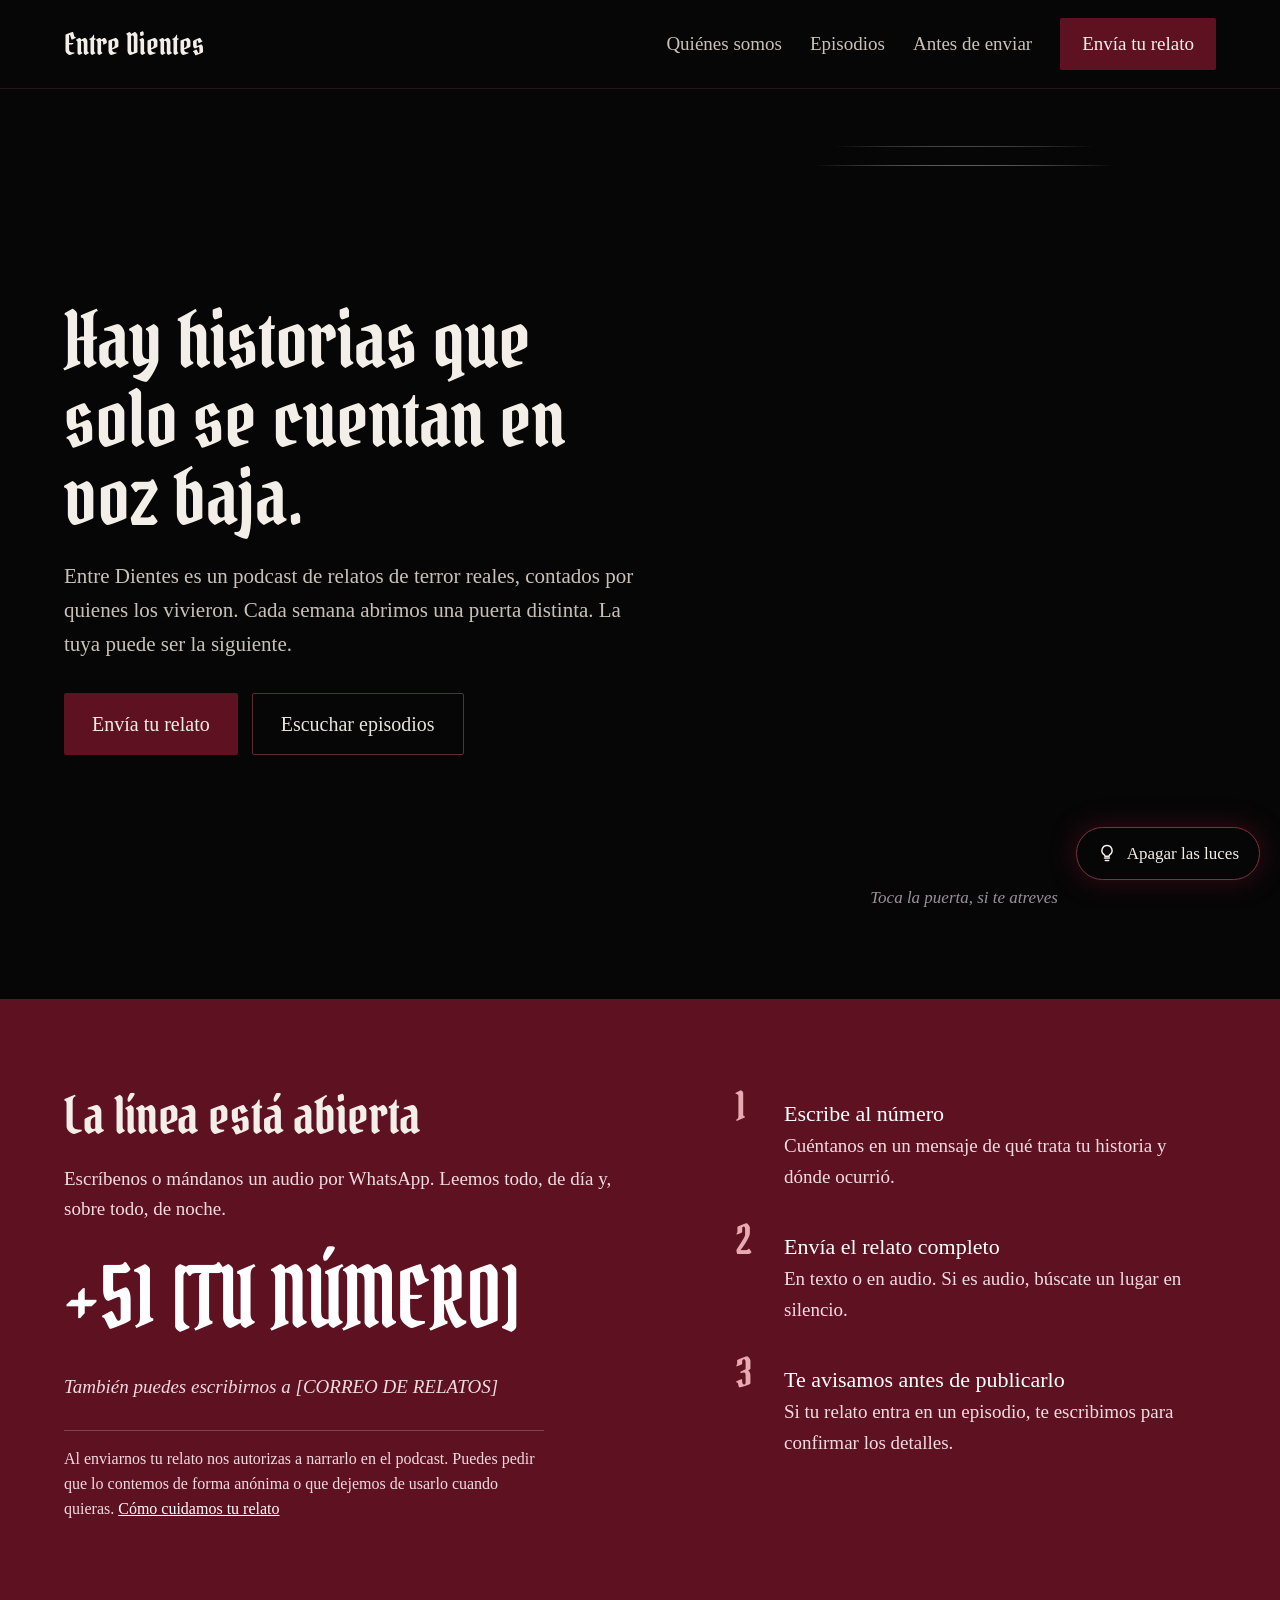
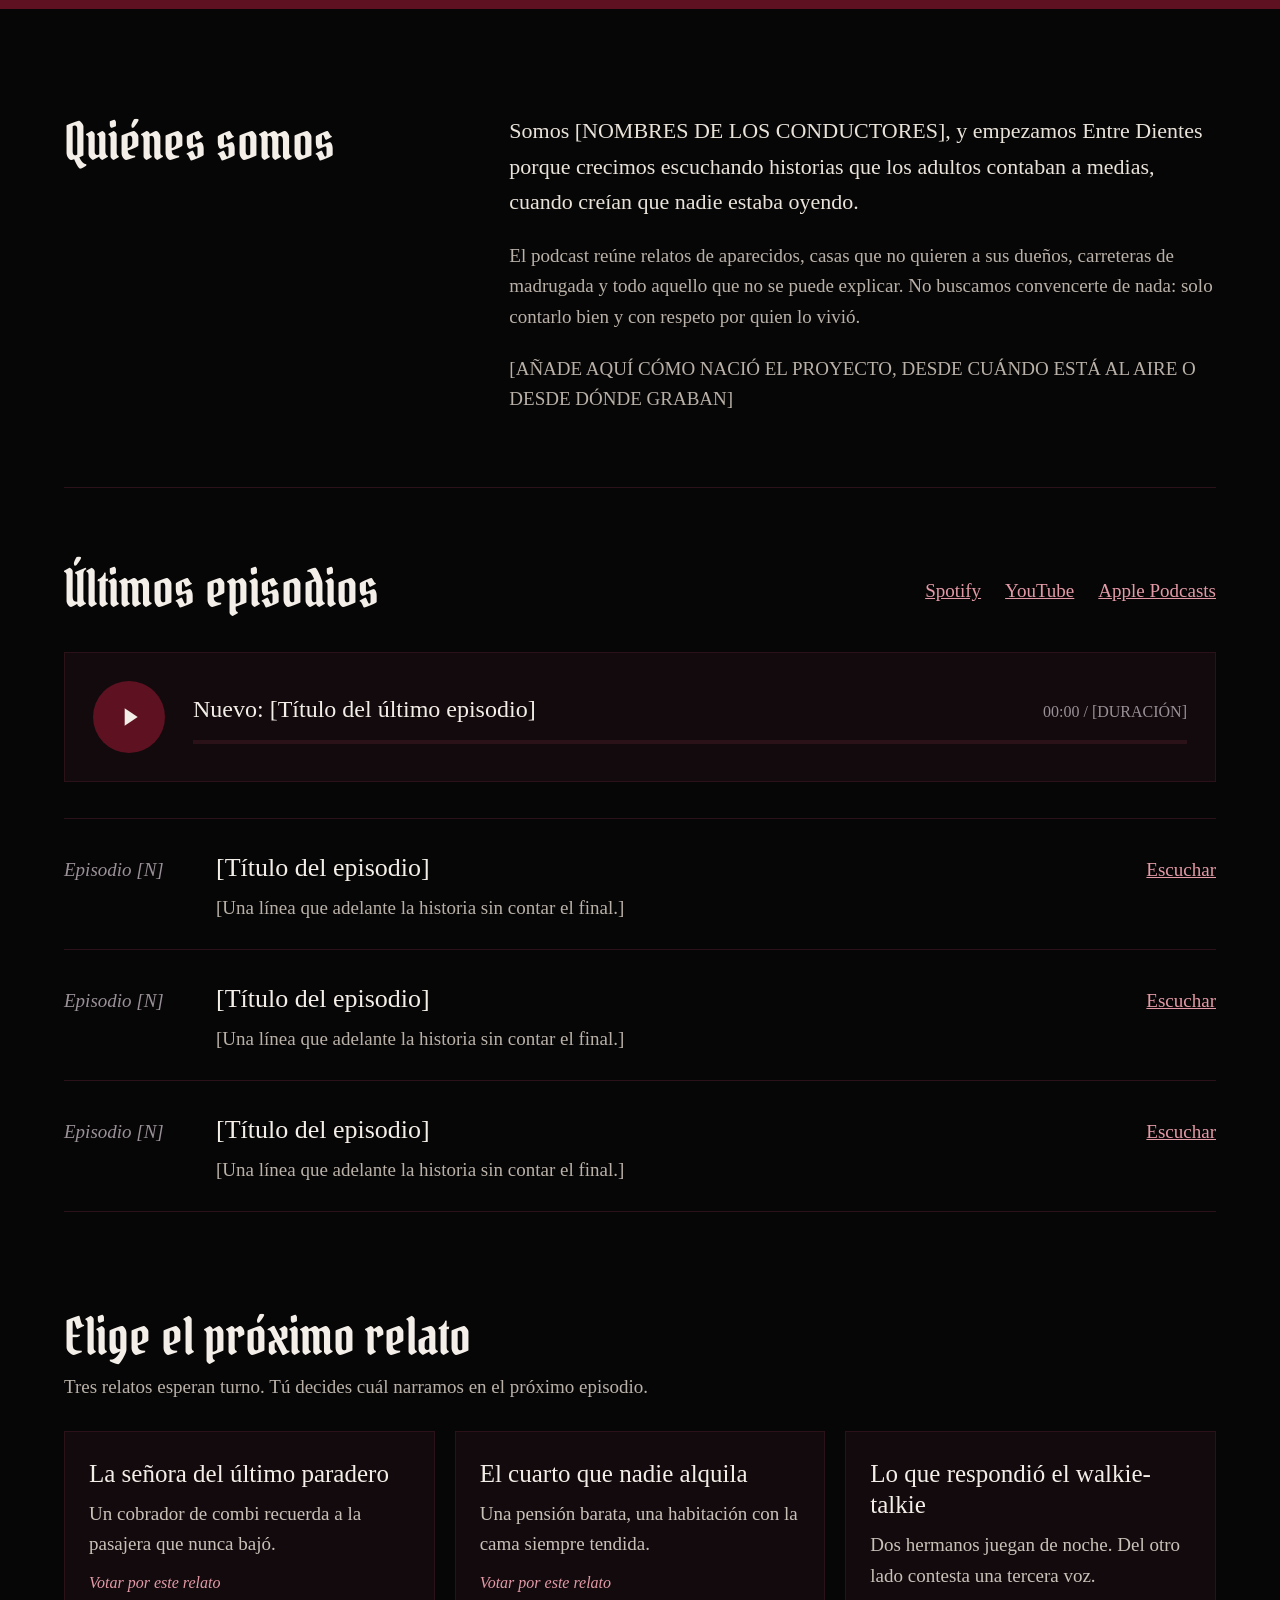
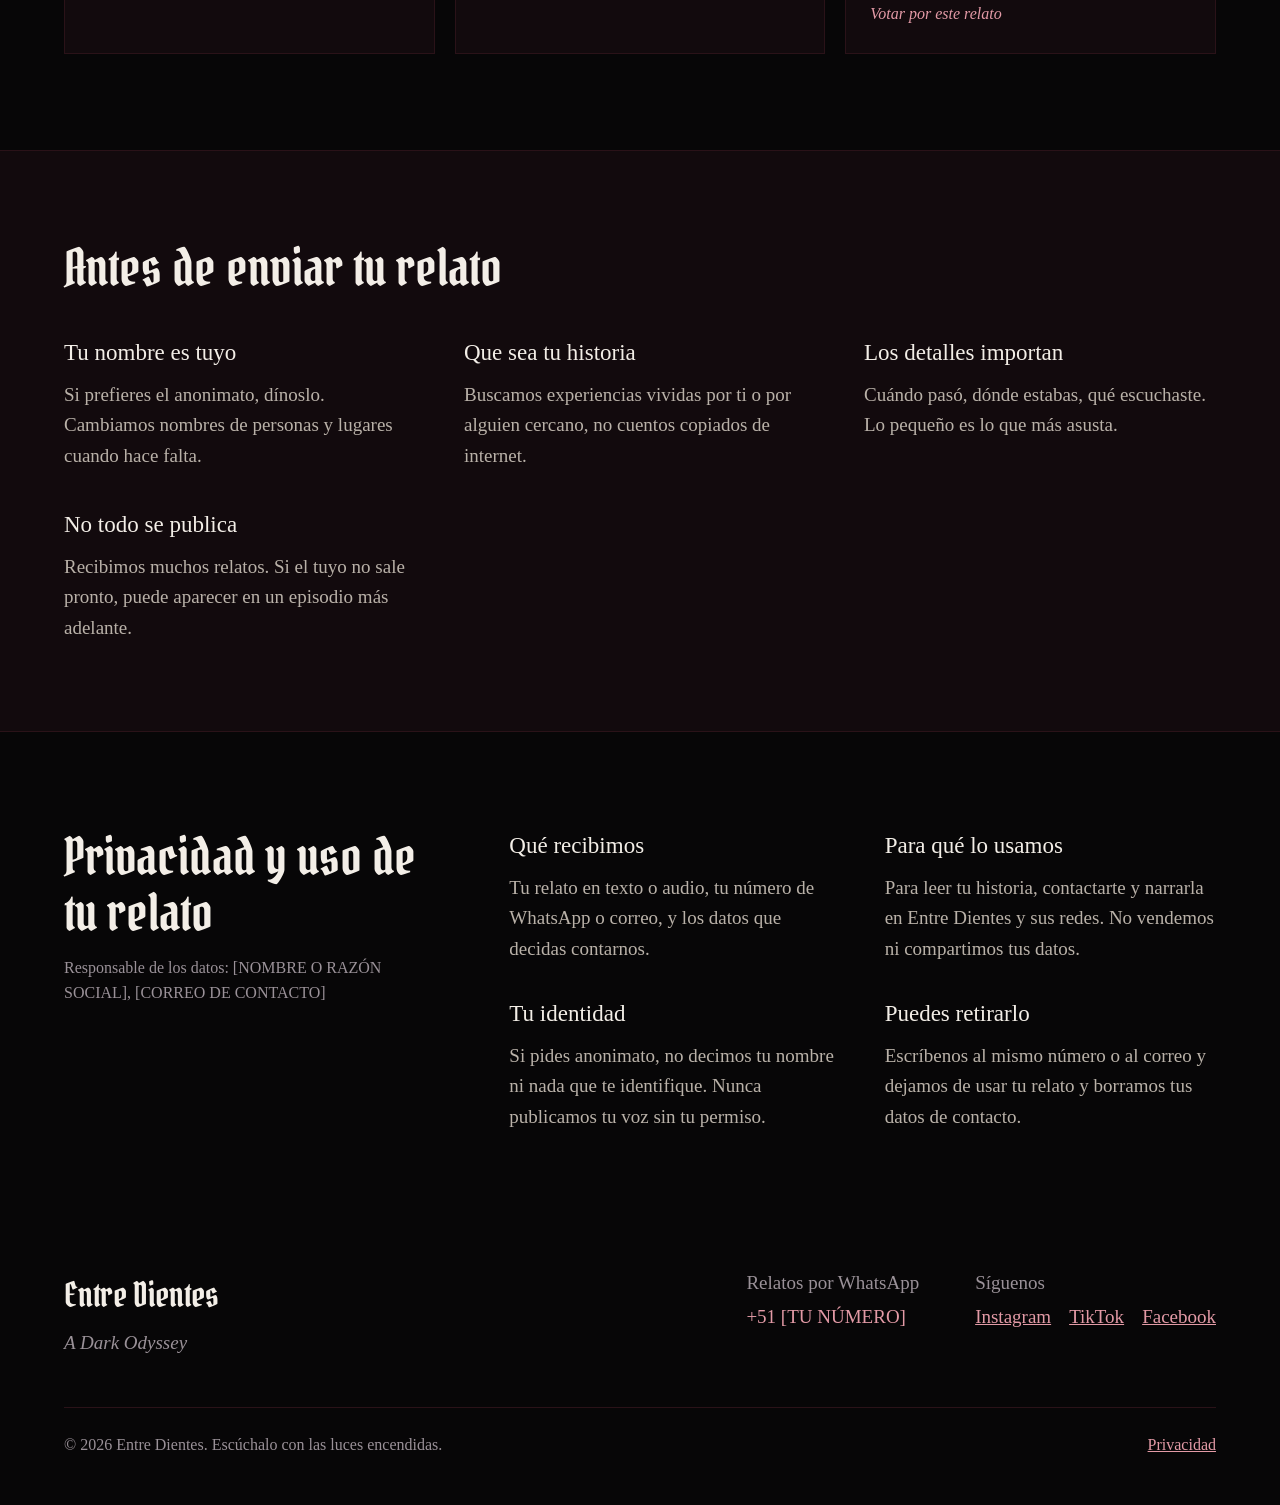
==== index.html @ 319c4c6b "Create index.html for podcast site Add initial HTML structure and styling for the podcast website." ====
<!doctype html>
<html lang="es">
<head>
<meta charset="utf-8">
<meta name="viewport" content="width=device-width, initial-scale=1">
<title>Entre Dientes — podcast de terror</title>
<meta name="description" content="Entre Dientes es un podcast de relatos de terror reales. Envía tu historia por WhatsApp.">
<link rel="icon" href="logo.png">
<link rel="preconnect" href="https://fonts.googleapis.com">
<link rel="preconnect" href="https://fonts.gstatic.com" crossorigin>
<link rel="stylesheet" href="https://fonts.googleapis.com/css2?family=Pirata+One&family=IM+Fell+English:ital@0;1&display=swap">
<style>
:root{
  --negro:#070607; --panel:#120A0D; --linea:#2A1218; --borde:#5A2C35;
  --vino:#5E1120; --vino-oscuro:#3A0A14; --vino-claro:#C24A5E; --rosa:#E39AA6; --rosa-suave:#F1DCDF;
  --hueso:#F3EEE7; --texto:#E9E3DA; --gris:#C9C1B8; --gris2:#B9B1A8; --gris3:#9A9198;
  --display:'Pirata One','Old English Text MT',serif;
  --serif:'IM Fell English',Georgia,'Times New Roman',serif;
}
*{box-sizing:border-box}
html{scroll-behavior:smooth}
body{margin:0;background:var(--negro);color:var(--texto);font-family:var(--serif);font-size:19px;line-height:1.6}
a{color:var(--rosa)} a:hover{color:#F4C9D0}
a:focus-visible,button:focus-visible{outline:2px solid var(--rosa);outline-offset:4px}
img{max-width:100%}
.wrap{max-width:1200px;margin:0 auto;padding-left:24px;padding-right:24px}
h1,h2{font-family:var(--display);font-weight:400;color:var(--hueso);margin:0}
h2{font-size:clamp(36px,4vw,52px);line-height:1.1}
h3{font-weight:400;margin:0 0 8px;color:var(--hueso);font-size:23px}
p{margin:0}
.btn{display:inline-block;background:var(--vino);color:var(--hueso);text-decoration:none;padding:15px 28px;font-size:20px;border-radius:2px}
.btn:hover{color:#fff;background:#6E1423}
.btn-linea{display:inline-block;border:1px solid var(--borde);color:var(--texto);text-decoration:none;padding:14px 28px;font-size:20px;border-radius:2px}

/* Navegación */
header{border-bottom:1px solid var(--linea)}
nav{display:flex;flex-wrap:wrap;align-items:center;justify-content:space-between;gap:16px 32px;padding-top:18px;padding-bottom:18px}
.marca{font-family:var(--display);font-size:30px;color:var(--hueso);text-decoration:none}
.menu{display:flex;flex-wrap:wrap;align-items:center;gap:8px 28px}
.menu a{color:var(--gris);text-decoration:none;padding:10px 0}
.menu a.btn{color:var(--hueso);padding:11px 22px;font-size:19px}

/* Portada */
.hero{display:flex;flex-wrap:wrap;align-items:center;gap:40px 64px;padding-top:56px;padding-bottom:88px}
.hero-texto{flex:1 1 460px;min-width:0;display:flex;flex-direction:column;gap:24px}
.hero h1{font-size:clamp(48px,6vw,84px);line-height:1.02}
.hero-texto>p{max-width:34em;color:var(--gris);font-size:21px}
.botones{display:flex;flex-wrap:wrap;gap:14px;padding-top:8px}
.hero-puerta{flex:1 1 380px;min-width:0;display:flex;flex-direction:column;align-items:center;gap:12px}
.puerta{position:relative;width:100%;max-width:440px;padding:0;border:0;background:transparent;cursor:pointer;perspective:1200px;font:inherit}
.puerta img{display:block;width:100%;height:auto;transform-origin:38% 50%;transition:transform 700ms cubic-bezier(.2,.7,.2,1),filter 700ms;
  -webkit-mask-image:radial-gradient(ellipse 60% 55% at 50% 48%,#000 62%,transparent 100%);mask-image:radial-gradient(ellipse 60% 55% at 50% 48%,#000 62%,transparent 100%)}
.puerta:hover img{filter:brightness(1.18)}
.puerta.abierta img{transform:rotateY(-24deg) scale(.97);filter:brightness(.45)}
.fragmento{position:absolute;left:8%;right:8%;top:28%;padding:22px 24px;background:rgba(7,6,7,.9);border:1px solid var(--borde);color:var(--hueso);font-style:italic;font-size:19px;line-height:1.55;text-align:left;opacity:0;transform:translateY(8px);transition:opacity 500ms 200ms,transform 500ms 200ms;pointer-events:none}
.puerta.abierta .fragmento{opacity:1;transform:none}
.pista{color:var(--gris3);font-style:italic;font-size:17px}

/* Línea de relatos */
.relatos{background:var(--vino);color:var(--hueso)}
.relatos .wrap{display:flex;flex-wrap:wrap;gap:48px 72px;align-items:flex-start;padding-top:88px;padding-bottom:88px}
.relatos-texto{flex:1 1 480px;min-width:0;display:flex;flex-direction:column;gap:20px}
.relatos-texto>p{color:var(--rosa-suave);max-width:30em}
.numero{font-family:var(--display);font-size:clamp(44px,6.5vw,92px);line-height:1;color:#fff;text-decoration:none;padding:12px 0;word-break:break-word}
.numero:hover{color:#fff;text-decoration:underline;text-decoration-thickness:2px}
.aviso{margin-top:8px;max-width:32em;font-size:16px;line-height:1.55;border-top:1px solid rgba(255,255,255,.22);padding-top:16px}
.aviso a{color:#fff}
.pasos{flex:1 1 360px;min-width:0;margin:0;padding:0;list-style:none;display:flex;flex-direction:column;gap:28px}
.pasos li{display:flex;gap:20px;align-items:baseline}
.pasos .n{font-family:var(--display);font-size:40px;line-height:1;color:#E8A9B3;min-width:28px}
.pasos strong{display:block;font-weight:400;font-size:22px;color:#fff}
.pasos span:not(.n){color:var(--rosa-suave)}

/* Secciones */
.nosotros{display:flex;flex-wrap:wrap;gap:40px 72px;padding-top:104px;padding-bottom:72px}
.nosotros h2{flex:1 1 280px}
.nosotros-texto{flex:2 1 520px;min-width:0;max-width:40em;display:flex;flex-direction:column;gap:22px;color:var(--gris2)}
.nosotros-texto p:first-child{font-size:22px;color:var(--texto)}
.divisor{height:1px;background:var(--linea)}

.episodios{display:flex;flex-direction:column;gap:36px;padding-top:72px;padding-bottom:96px}
.episodios-cabecera{display:flex;flex-wrap:wrap;justify-content:space-between;align-items:flex-end;gap:16px 40px}
.plataformas{display:flex;flex-wrap:wrap;gap:8px 24px}
.plataformas a{padding:10px 0}
.reproductor{background:var(--panel);border:1px solid var(--linea);padding:28px;display:flex;flex-wrap:wrap;align-items:center;gap:20px 28px}
.play{flex:0 0 auto;width:72px;height:72px;border-radius:50%;border:0;background:var(--vino);color:var(--hueso);cursor:pointer;display:flex;align-items:center;justify-content:center}
.play:hover{background:#6E1423}
.play .icono-pausa{display:none}
.play.sonando .icono-pausa{display:block}
.play.sonando .icono-play{display:none}
.rep-info{flex:1 1 360px;min-width:0;display:flex;flex-direction:column;gap:12px}
.rep-fila{display:flex;flex-wrap:wrap;justify-content:space-between;align-items:baseline;gap:4px 16px}
.rep-titulo{font-size:24px;color:var(--hueso)}
.rep-tiempo{color:var(--gris3);font-size:16px}
.barra{height:4px;background:var(--linea);position:relative}
.barra i{position:absolute;left:0;top:0;bottom:0;width:0;background:var(--vino-claro)}
.lista article{display:flex;flex-wrap:wrap;align-items:baseline;gap:6px 32px;padding:26px 0;border-top:1px solid var(--linea)}
.lista article:last-child{border-bottom:1px solid var(--linea)}
.ep-num{flex:0 0 120px;color:var(--gris3);font-style:italic}
.ep-texto{flex:1 1 420px;min-width:0}
.ep-texto h3{font-size:26px;margin-bottom:4px}
.ep-texto p{color:var(--gris2)}
.lista article>a{flex:0 0 auto;padding:10px 0}

.votar{display:flex;flex-direction:column;gap:28px;padding-bottom:96px}
.votar-cab{display:flex;flex-direction:column;gap:8px}
.votar-cab p{color:var(--gris2);max-width:34em}
.opciones{display:grid;grid-template-columns:repeat(auto-fit,minmax(260px,1fr));gap:20px}
.opcion{text-align:left;padding:26px 24px;background:var(--panel);border:1px solid var(--linea);color:var(--hueso);font:inherit;cursor:pointer;display:flex;flex-direction:column;gap:10px;transition:background 250ms,border-color 250ms}
.opcion:hover{border-color:var(--borde)}
.opcion[aria-pressed="true"]{background:var(--vino-oscuro);border-color:var(--vino-claro)}
.opcion .t{font-size:25px;line-height:1.25}
.opcion .r{color:var(--gris)}
.opcion .e{color:var(--rosa);font-style:italic;font-size:16px}

.reglas{background:var(--panel);border-top:1px solid var(--linea);border-bottom:1px solid var(--linea)}
.reglas .wrap{display:flex;flex-direction:column;gap:40px;padding-top:88px;padding-bottom:88px}
.rejilla{display:grid;grid-template-columns:repeat(auto-fit,minmax(260px,1fr));gap:36px 48px}
.rejilla p{color:var(--gris2)}

.privacidad{display:flex;flex-wrap:wrap;gap:40px 72px;padding-top:96px;padding-bottom:72px}
.privacidad-cab{flex:1 1 280px;display:flex;flex-direction:column;gap:14px}
.privacidad-cab p{color:var(--gris3);font-size:16px}
.privacidad .rejilla{flex:2 1 520px;min-width:0;grid-template-columns:repeat(auto-fit,minmax(240px,1fr));gap:32px 44px}

footer .wrap{display:flex;flex-wrap:wrap;justify-content:space-between;gap:32px 48px;padding-top:64px;padding-bottom:48px}
.pie-marca{display:flex;flex-direction:column;gap:6px}
.pie-marca strong{font-family:var(--display);font-weight:400;font-size:34px;color:var(--hueso)}
.pie-marca span{color:var(--gris3);font-style:italic}
.pie-cols{display:flex;flex-wrap:wrap;gap:32px 56px}
.pie-col{display:flex;flex-direction:column;gap:4px}
.pie-col>span{color:var(--gris3)}
.pie-col div{display:flex;flex-wrap:wrap;gap:4px 18px}
.legal{flex:1 1 100%;margin-top:16px;padding-top:24px;border-top:1px solid var(--linea);display:flex;flex-wrap:wrap;justify-content:space-between;gap:8px 24px;color:var(--gris3);font-size:16px}

/* Linterna */
.oscuridad{position:fixed;inset:0;z-index:50;pointer-events:none;opacity:0;transition:opacity 600ms;
  background:radial-gradient(circle 190px at var(--x,50%) var(--y,50%),rgba(0,0,0,0) 0%,rgba(0,0,0,.55) 55%,rgba(0,0,0,.97) 100%)}
body.apagado .oscuridad{opacity:1}
.luces{position:fixed;right:20px;bottom:20px;z-index:60;display:flex;align-items:center;gap:10px;padding:12px 20px;min-height:48px;background:var(--negro);color:var(--hueso);border:1px solid #7A3340;border-radius:999px;font:inherit;font-size:17px;cursor:pointer;box-shadow:0 0 24px rgba(94,17,32,.55)}

@media (prefers-reduced-motion: reduce){
  html{scroll-behavior:auto}
  *{transition:none !important}
}
</style>
</head>
<body>

<header>
  <nav class="wrap" aria-label="Principal">
    <a class="marca" href="#inicio">Entre Dientes</a>
    <div class="menu">
      <a href="#nosotros">Quiénes somos</a>
      <a href="#episodios">Episodios</a>
      <a href="#reglas">Antes de enviar</a>
      <a class="btn" href="#relatos">Envía tu relato</a>
    </div>
  </nav>
</header>

<main>
<section id="inicio" class="wrap hero">
  <div class="hero-texto">
    <h1>Hay historias que solo se cuentan en voz baja.</h1>
    <p>Entre Dientes es un podcast de relatos de terror reales, contados por quienes los vivieron. Cada semana abrimos una puerta distinta. La tuya puede ser la siguiente.</p>
    <div class="botones">
      <a class="btn" href="#relatos">Envía tu relato</a>
      <a class="btn-linea" href="#episodios">Escuchar episodios</a>
    </div>
  </div>
  <div class="hero-puerta">
    <button type="button" class="puerta" id="puerta" aria-pressed="false" aria-label="Abrir la puerta y leer un fragmento de un relato">
      <img src="logo.png" alt="" width="620" height="1024">
      <span class="fragmento">«Esa noche cerré con llave la puerta del fondo. Lo sé porque la llave seguía en mi mano. A las tres de la mañana, alguien del otro lado empezó a probar la manija.»</span>
    </button>
    <span class="pista" id="pista">Toca la puerta, si te atreves</span>
  </div>
</section>

<section id="relatos" class="relatos" aria-labelledby="relatos-titulo">
  <div class="wrap">
    <div class="relatos-texto">
      <h2 id="relatos-titulo" style="color:#F3EEE7">La línea está abierta</h2>
      <p>Escríbenos o mándanos un audio por WhatsApp. Leemos todo, de día y, sobre todo, de noche.</p>
      <a class="numero js-whatsapp" href="#"><span class="js-telefono"></span></a>
      <p style="font-style:italic">También puedes escribirnos a [CORREO DE RELATOS]</p>
      <p class="aviso">Al enviarnos tu relato nos autorizas a narrarlo en el podcast. Puedes pedir que lo contemos de forma anónima o que dejemos de usarlo cuando quieras. <a href="#privacidad">Cómo cuidamos tu relato</a></p>
    </div>
    <ol class="pasos">
      <li><span class="n" aria-hidden="true">1</span><div><strong>Escribe al número</strong><span>Cuéntanos en un mensaje de qué trata tu historia y dónde ocurrió.</span></div></li>
      <li><span class="n" aria-hidden="true">2</span><div><strong>Envía el relato completo</strong><span>En texto o en audio. Si es audio, búscate un lugar en silencio.</span></div></li>
      <li><span class="n" aria-hidden="true">3</span><div><strong>Te avisamos antes de publicarlo</strong><span>Si tu relato entra en un episodio, te escribimos para confirmar los detalles.</span></div></li>
    </ol>
  </div>
</section>

<section id="nosotros" class="wrap nosotros" aria-labelledby="nosotros-titulo">
  <h2 id="nosotros-titulo">Quiénes somos</h2>
  <div class="nosotros-texto">
    <p>Somos [NOMBRES DE LOS CONDUCTORES], y empezamos Entre Dientes porque crecimos escuchando historias que los adultos contaban a medias, cuando creían que nadie estaba oyendo.</p>
    <p>El podcast reúne relatos de aparecidos, casas que no quieren a sus dueños, carreteras de madrugada y todo aquello que no se puede explicar. No buscamos convencerte de nada: solo contarlo bien y con respeto por quien lo vivió.</p>
    <p>[AÑADE AQUÍ CÓMO NACIÓ EL PROYECTO, DESDE CUÁNDO ESTÁ AL AIRE O DESDE DÓNDE GRABAN]</p>
  </div>
</section>

<div class="wrap"><div class="divisor"></div></div>

<section id="episodios" class="wrap episodios" aria-labelledby="episodios-titulo">
  <div class="episodios-cabecera">
    <h2 id="episodios-titulo">Últimos episodios</h2>
    <div class="plataformas">
      <a href="#">Spotify</a>
      <a href="#">YouTube</a>
      <a href="#">Apple Podcasts</a>
    </div>
  </div>

  <!--
    REPRODUCTOR: este es de demostración. Para que suene el episodio real,
    reemplaza todo el bloque <div class="reproductor">…</div> por el código
    "Insertar" que te da Spotify o YouTube (un <iframe>).
  -->
  <div class="reproductor">
    <button type="button" class="play" id="play" aria-label="Reproducir episodio">
      <svg class="icono-play" aria-hidden="true" width="26" height="26" viewBox="0 0 24 24" fill="currentColor"><path d="M8 4l12 8-12 8z"/></svg>
      <svg class="icono-pausa" aria-hidden="true" width="26" height="26" viewBox="0 0 24 24" fill="currentColor"><rect x="6" y="4" width="4" height="16"/><rect x="14" y="4" width="4" height="16"/></svg>
    </button>
    <div class="rep-info">
      <div class="rep-fila">
        <span class="rep-titulo">Nuevo: [Título del último episodio]</span>
        <span class="rep-tiempo"><span id="tiempo">00:00</span> / [DURACIÓN]</span>
      </div>
      <div class="barra"><i id="progreso"></i></div>
    </div>
  </div>

  <div class="lista">
    <article>
      <span class="ep-num">Episodio [N]</span>
      <div class="ep-texto"><h3>[Título del episodio]</h3><p>[Una línea que adelante la historia sin contar el final.]</p></div>
      <a href="#">Escuchar</a>
    </article>
    <article>
      <span class="ep-num">Episodio [N]</span>
      <div class="ep-texto"><h3>[Título del episodio]</h3><p>[Una línea que adelante la historia sin contar el final.]</p></div>
      <a href="#">Escuchar</a>
    </article>
    <article>
      <span class="ep-num">Episodio [N]</span>
      <div class="ep-texto"><h3>[Título del episodio]</h3><p>[Una línea que adelante la historia sin contar el final.]</p></div>
      <a href="#">Escuchar</a>
    </article>
  </div>
</section>

<section id="votar" class="wrap votar" aria-labelledby="votar-titulo">
  <div class="votar-cab">
    <h2 id="votar-titulo">Elige el próximo relato</h2>
    <p id="voto-mensaje">Tres relatos esperan turno. Tú decides cuál narramos en el próximo episodio.</p>
  </div>
  <div class="opciones">
    <button type="button" class="opcion" data-id="a" aria-pressed="false"><span class="t">La señora del último paradero</span><span class="r">Un cobrador de combi recuerda a la pasajera que nunca bajó.</span><span class="e">Votar por este relato</span></button>
    <button type="button" class="opcion" data-id="b" aria-pressed="false"><span class="t">El cuarto que nadie alquila</span><span class="r">Una pensión barata, una habitación con la cama siempre tendida.</span><span class="e">Votar por este relato</span></button>
    <button type="button" class="opcion" data-id="c" aria-pressed="false"><span class="t">Lo que respondió el walkie-talkie</span><span class="r">Dos hermanos juegan de noche. Del otro lado contesta una tercera voz.</span><span class="e">Votar por este relato</span></button>
  </div>
</section>

<section id="reglas" class="reglas" aria-labelledby="reglas-titulo">
  <div class="wrap">
    <h2 id="reglas-titulo">Antes de enviar tu relato</h2>
    <div class="rejilla">
      <div><h3>Tu nombre es tuyo</h3><p>Si prefieres el anonimato, dínoslo. Cambiamos nombres de personas y lugares cuando hace falta.</p></div>
      <div><h3>Que sea tu historia</h3><p>Buscamos experiencias vividas por ti o por alguien cercano, no cuentos copiados de internet.</p></div>
      <div><h3>Los detalles importan</h3><p>Cuándo pasó, dónde estabas, qué escuchaste. Lo pequeño es lo que más asusta.</p></div>
      <div><h3>No todo se publica</h3><p>Recibimos muchos relatos. Si el tuyo no sale pronto, puede aparecer en un episodio más adelante.</p></div>
    </div>
  </div>
</section>

<section id="privacidad" class="wrap privacidad" aria-labelledby="privacidad-titulo">
  <div class="privacidad-cab">
    <h2 id="privacidad-titulo">Privacidad y uso de tu relato</h2>
    <p>Responsable de los datos: [NOMBRE O RAZÓN SOCIAL], [CORREO DE CONTACTO]</p>
  </div>
  <div class="rejilla">
    <div><h3>Qué recibimos</h3><p>Tu relato en texto o audio, tu número de WhatsApp o correo, y los datos que decidas contarnos.</p></div>
    <div><h3>Para qué lo usamos</h3><p>Para leer tu historia, contactarte y narrarla en Entre Dientes y sus redes. No vendemos ni compartimos tus datos.</p></div>
    <div><h3>Tu identidad</h3><p>Si pides anonimato, no decimos tu nombre ni nada que te identifique. Nunca publicamos tu voz sin tu permiso.</p></div>
    <div><h3>Puedes retirarlo</h3><p>Escríbenos al mismo número o al correo y dejamos de usar tu relato y borramos tus datos de contacto.</p></div>
  </div>
</section>
</main>

<footer>
  <div class="wrap">
    <div class="pie-marca"><strong>Entre Dientes</strong><span>A Dark Odyssey</span></div>
    <div class="pie-cols">
      <div class="pie-col"><span>Relatos por WhatsApp</span><a class="js-whatsapp" href="#" style="text-decoration:none"><span class="js-telefono"></span></a></div>
      <div class="pie-col"><span>Síguenos</span><div><a href="#">Instagram</a><a href="#">TikTok</a><a href="#">Facebook</a></div></div>
    </div>
    <div class="legal"><span>© 2026 Entre Dientes. Escúchalo con las luces encendidas.</span><a href="#privacidad">Privacidad</a></div>
  </div>
</footer>

<div class="oscuridad" id="oscuridad" aria-hidden="true"></div>
<button type="button" class="luces" id="luces" aria-pressed="false">
  <svg aria-hidden="true" width="20" height="20" viewBox="0 0 24 24" fill="none" stroke="currentColor" stroke-width="1.8" stroke-linecap="round" stroke-linejoin="round"><path d="M9 18h6"/><path d="M10 21h4"/><path d="M12 3a6 6 0 0 0-3.5 10.9c.6.5 1 1.2 1 2.1h5c0-.9.4-1.6 1-2.1A6 6 0 0 0 12 3z"/></svg>
  <span id="luces-texto">Apagar las luces</span>
</button>

<script>
/* ===== CAMBIA AQUÍ TU NÚMERO DE WHATSAPP ===== */
const TELEFONO = '+51 [TU NÚMERO]';
const DIA_ANUNCIO = '[DÍA DEL ANUNCIO]';
/* ============================================= */

// Número en toda la página
document.querySelectorAll('.js-telefono').forEach(el => el.textContent = TELEFONO);
document.querySelectorAll('.js-whatsapp').forEach(a => a.href = 'https://wa.me/' + TELEFONO.replace(/\D/g, ''));

// La puerta que se abre
const puerta = document.getElementById('puerta');
const pista = document.getElementById('pista');
puerta.addEventListener('click', () => {
  const abierta = puerta.classList.toggle('abierta');
  puerta.setAttribute('aria-pressed', abierta);
  pista.textContent = abierta ? 'Toca otra vez para cerrarla' : 'Toca la puerta, si te atreves';
});

// Reproductor de demostración
const play = document.getElementById('play');
const tiempo = document.getElementById('tiempo');
const progreso = document.getElementById('progreso');
const DURACION = 1800;
let seg = 0, timer = null;
function pintar() {
  tiempo.textContent = String(Math.floor(seg / 60)).padStart(2, '0') + ':' + String(seg % 60).padStart(2, '0');
  progreso.style.width = (seg / DURACION * 100) + '%';
}
play.addEventListener('click', () => {
  if (timer) {
    clearInterval(timer); timer = null;
    play.classList.remove('sonando'); play.setAttribute('aria-label', 'Reproducir episodio');
  } else {
    timer = setInterval(() => { seg = (seg + 1) % DURACION; pintar(); }, 1000);
    play.classList.add('sonando'); play.setAttribute('aria-label', 'Pausar episodio');
  }
});

// Votación (se recuerda en el navegador de cada visitante)
const opciones = document.querySelectorAll('.opcion');
const votoMensaje = document.getElementById('voto-mensaje');
function marcarVoto(id) {
  opciones.forEach(op => {
    const elegida = op.dataset.id === id;
    op.setAttribute('aria-pressed', elegida);
    op.querySelector('.e').textContent = elegida ? 'Tu voto' : 'Votar por este relato';
    if (elegida) votoMensaje.textContent = 'Votaste por «' + op.querySelector('.t').textContent + '». Anunciamos el relato ganador el ' + DIA_ANUNCIO + '.';
  });
}
opciones.forEach(op => op.addEventListener('click', () => {
  marcarVoto(op.dataset.id);
  try { localStorage.setItem('entre-dientes-voto', op.dataset.id); } catch (e) {}
}));
try { const guardado = localStorage.getItem('entre-dientes-voto'); if (guardado) marcarVoto(guardado); } catch (e) {}

// Apagar las luces: linterna que sigue al cursor o al dedo
const luces = document.getElementById('luces');
const lucesTexto = document.getElementById('luces-texto');
const oscuridad = document.getElementById('oscuridad');
luces.addEventListener('click', () => {
  const apagado = document.body.classList.toggle('apagado');
  luces.setAttribute('aria-pressed', apagado);
  lucesTexto.textContent = apagado ? 'Encender las luces' : 'Apagar las luces';
});
function moverLinterna(x, y) {
  oscuridad.style.setProperty('--x', x + 'px');
  oscuridad.style.setProperty('--y', y + 'px');
}
window.addEventListener('mousemove', e => moverLinterna(e.clientX, e.clientY));
window.addEventListener('touchmove', e => { if (e.touches[0]) moverLinterna(e.touches[0].clientX, e.touches[0].clientY); }, { passive: true });
window.addEventListener('touchstart', e => { if (e.touches[0]) moverLinterna(e.touches[0].clientX, e.touches[0].clientY); }, { passive: true });
</script>
</body>
</html>
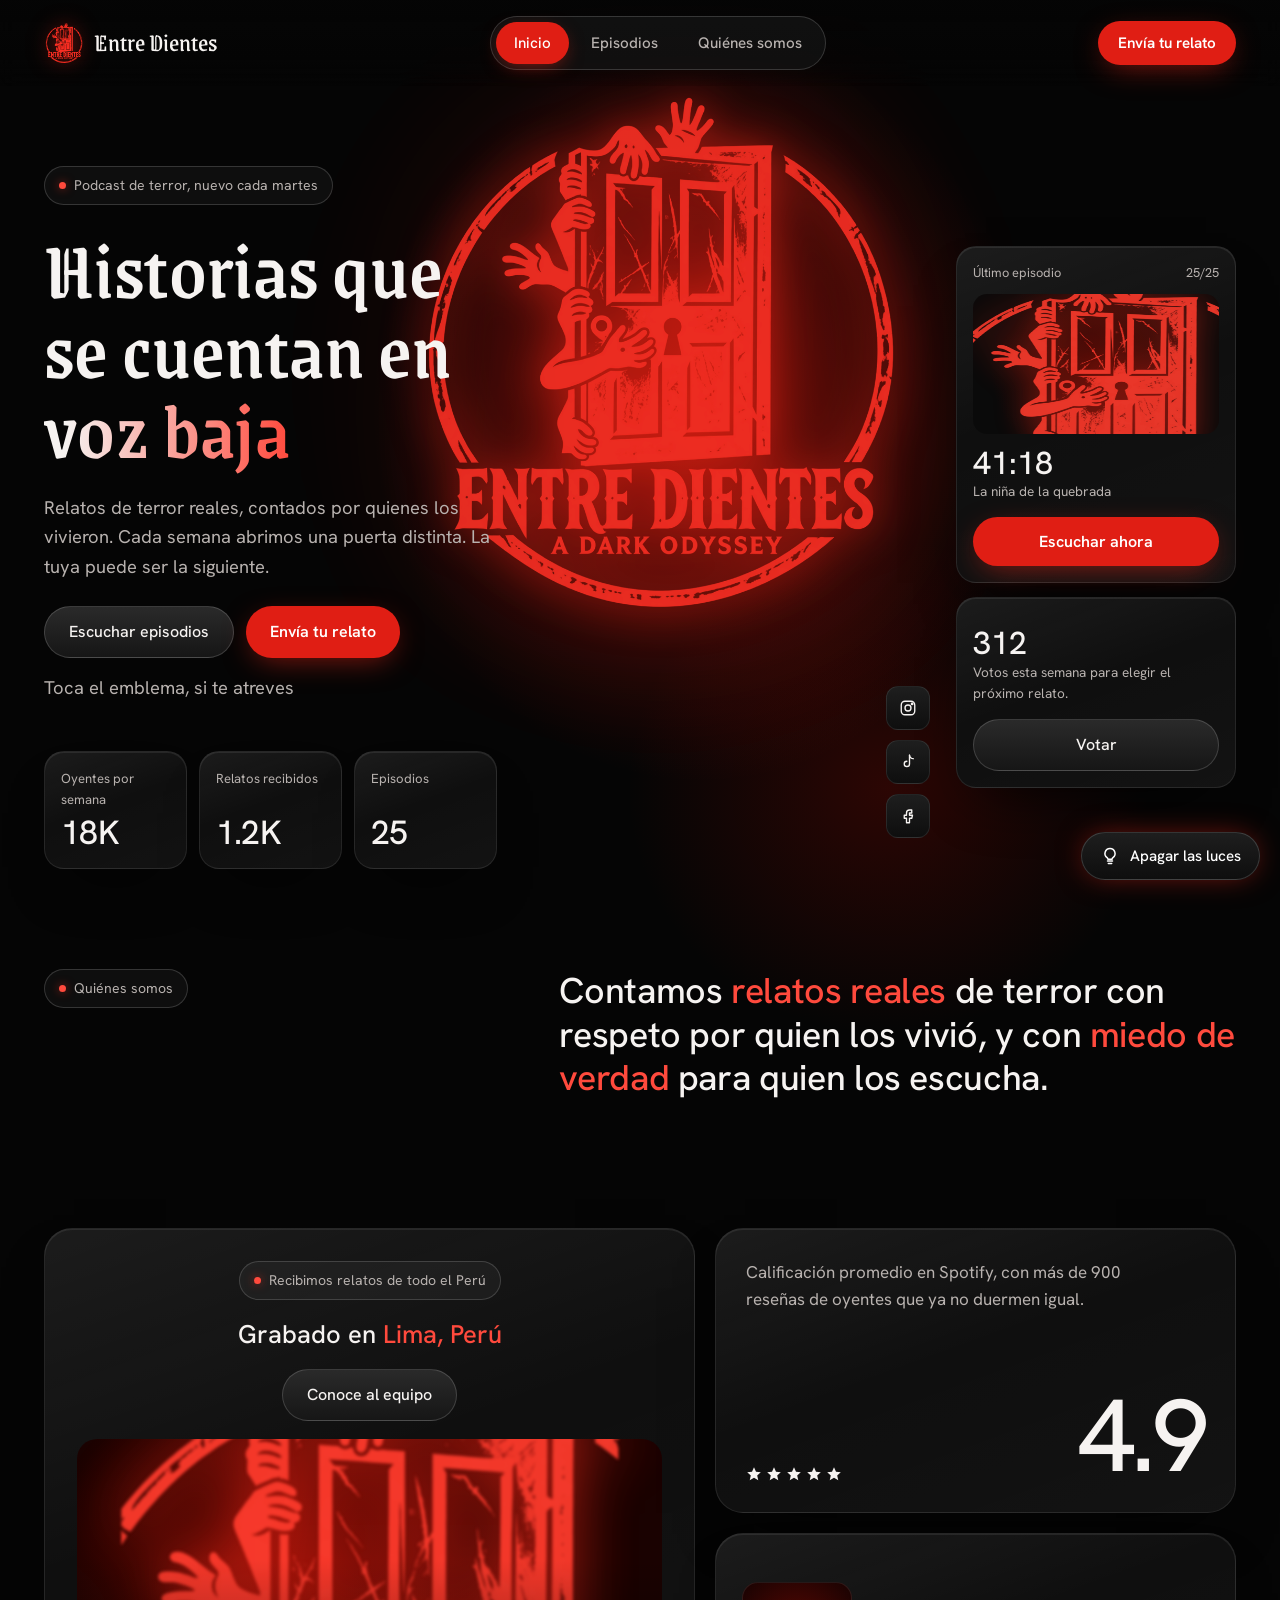
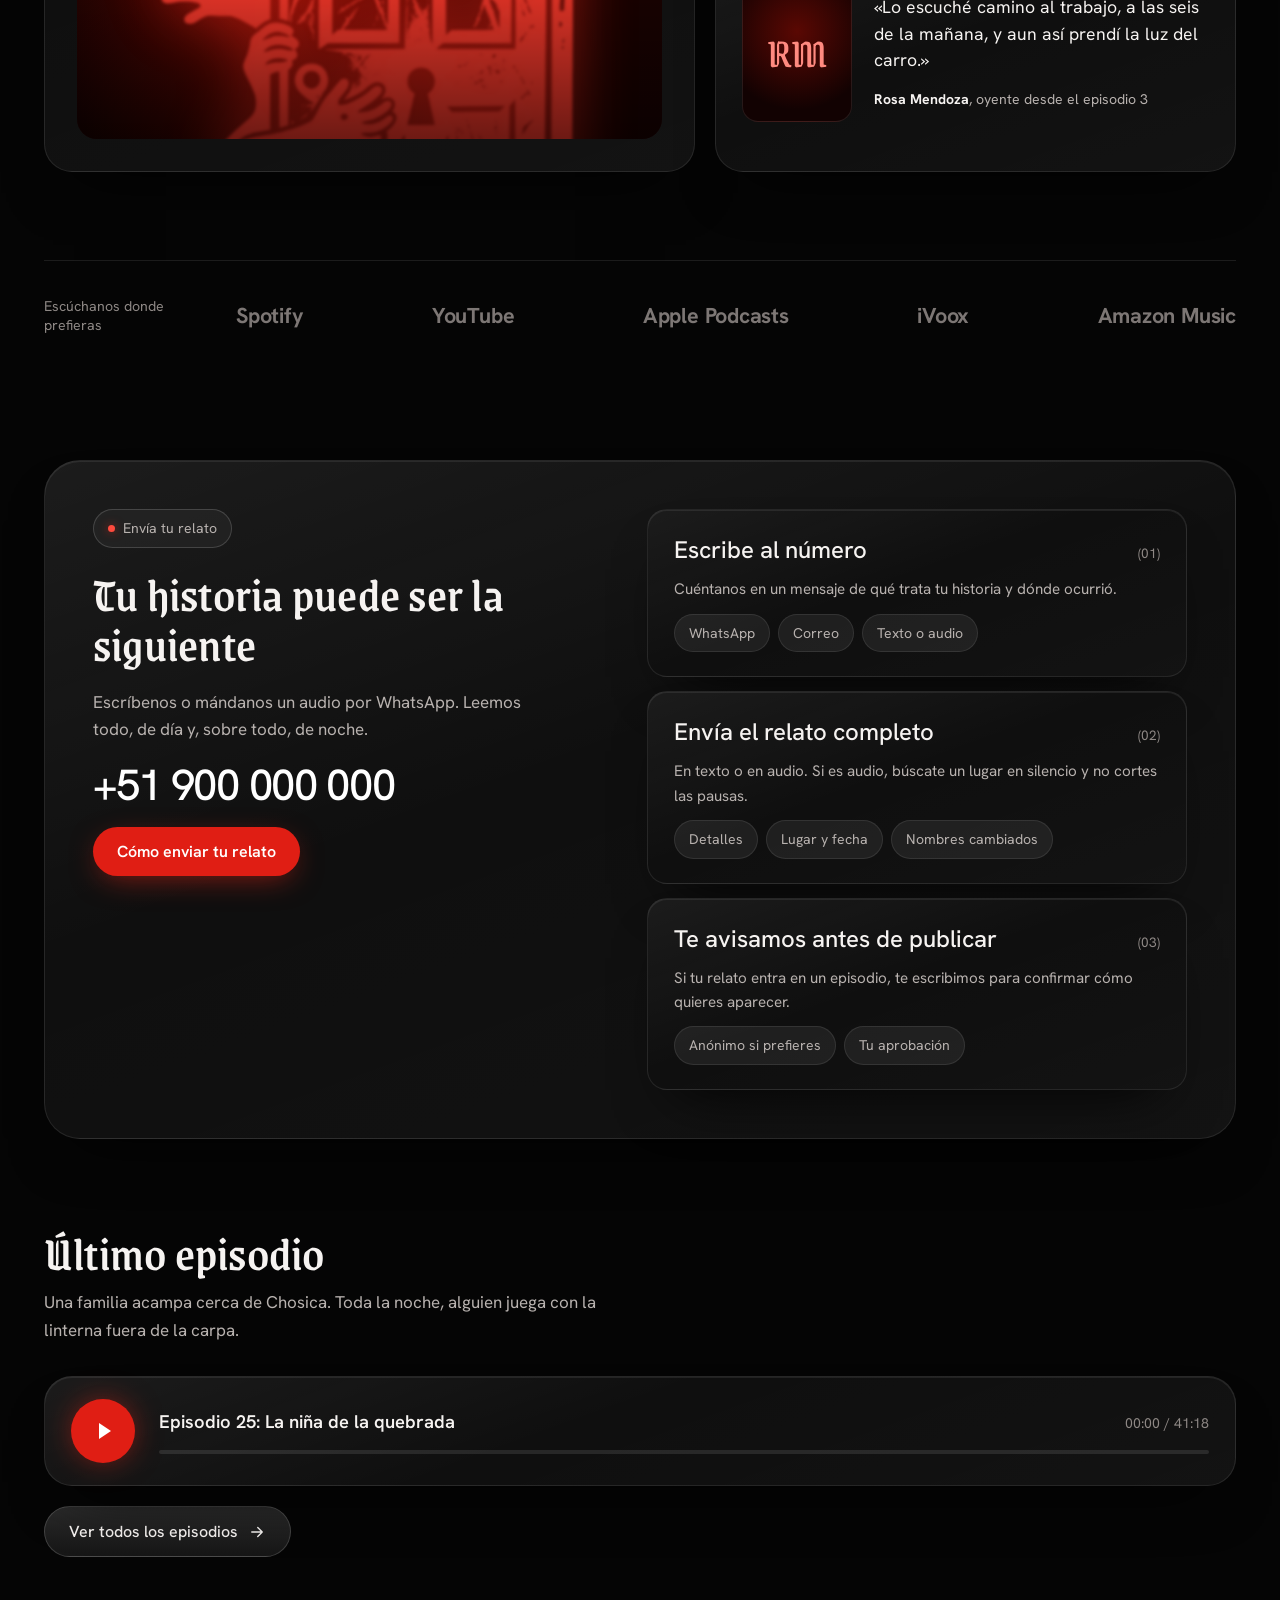
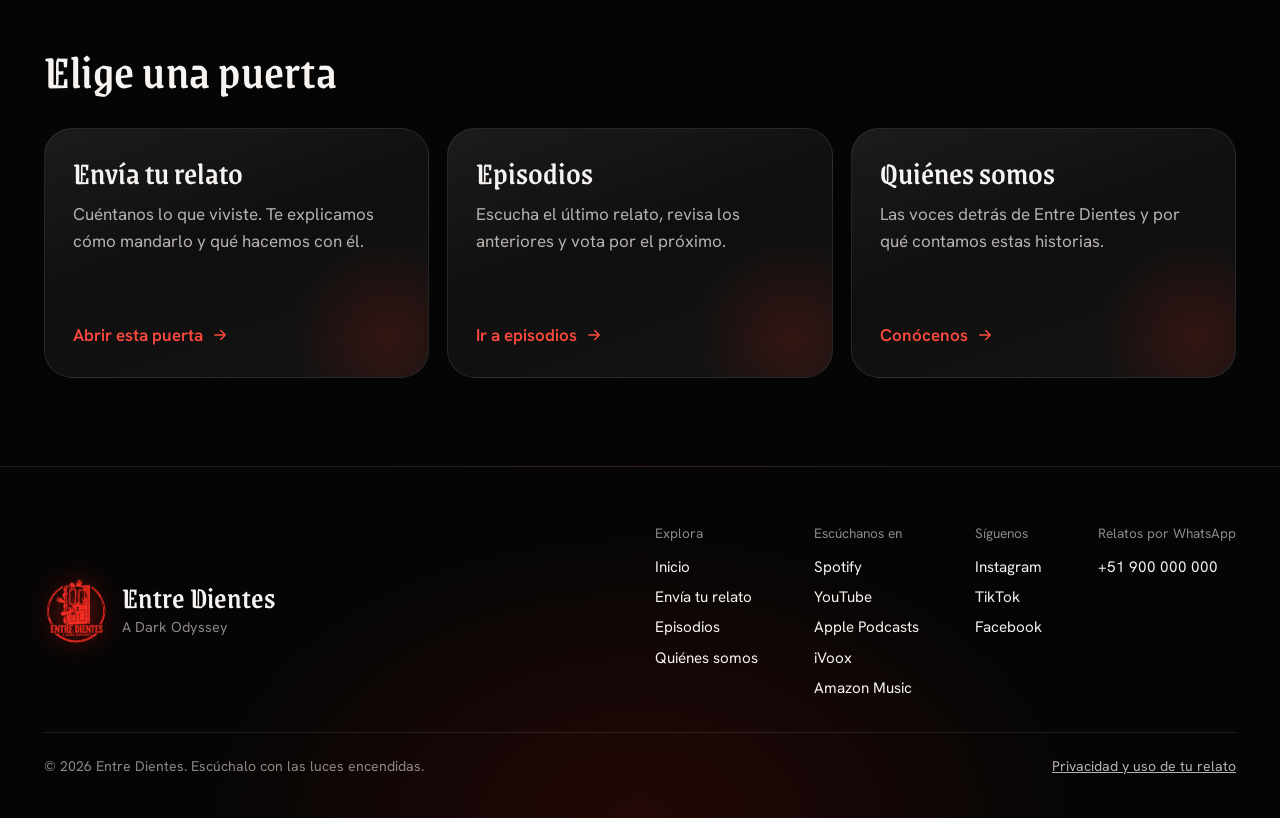
==== commit 06066c9b: "Add files via upload" ====
--- a/index.html
+++ b/index.html
@@ -5,382 +5,146 @@
 <meta name="viewport" content="width=device-width, initial-scale=1">
 <title>Entre Dientes — podcast de terror</title>
 <meta name="description" content="Entre Dientes es un podcast de relatos de terror reales. Envía tu historia por WhatsApp.">
-<link rel="icon" href="logo.png">
+<link rel="icon" href="logo-rojo-chico.png">
 <link rel="preconnect" href="https://fonts.googleapis.com">
 <link rel="preconnect" href="https://fonts.gstatic.com" crossorigin>
-<link rel="stylesheet" href="https://fonts.googleapis.com/css2?family=Pirata+One&family=IM+Fell+English:ital@0;1&display=swap">
-<style>
-:root{
-  --negro:#070607; --panel:#120A0D; --linea:#2A1218; --borde:#5A2C35;
-  --vino:#5E1120; --vino-oscuro:#3A0A14; --vino-claro:#C24A5E; --rosa:#E39AA6; --rosa-suave:#F1DCDF;
-  --hueso:#F3EEE7; --texto:#E9E3DA; --gris:#C9C1B8; --gris2:#B9B1A8; --gris3:#9A9198;
-  --display:'Pirata One','Old English Text MT',serif;
-  --serif:'IM Fell English',Georgia,'Times New Roman',serif;
-}
-*{box-sizing:border-box}
-html{scroll-behavior:smooth}
-body{margin:0;background:var(--negro);color:var(--texto);font-family:var(--serif);font-size:19px;line-height:1.6}
-a{color:var(--rosa)} a:hover{color:#F4C9D0}
-a:focus-visible,button:focus-visible{outline:2px solid var(--rosa);outline-offset:4px}
-img{max-width:100%}
-.wrap{max-width:1200px;margin:0 auto;padding-left:24px;padding-right:24px}
-h1,h2{font-family:var(--display);font-weight:400;color:var(--hueso);margin:0}
-h2{font-size:clamp(36px,4vw,52px);line-height:1.1}
-h3{font-weight:400;margin:0 0 8px;color:var(--hueso);font-size:23px}
-p{margin:0}
-.btn{display:inline-block;background:var(--vino);color:var(--hueso);text-decoration:none;padding:15px 28px;font-size:20px;border-radius:2px}
-.btn:hover{color:#fff;background:#6E1423}
-.btn-linea{display:inline-block;border:1px solid var(--borde);color:var(--texto);text-decoration:none;padding:14px 28px;font-size:20px;border-radius:2px}
-
-/* Navegación */
-header{border-bottom:1px solid var(--linea)}
-nav{display:flex;flex-wrap:wrap;align-items:center;justify-content:space-between;gap:16px 32px;padding-top:18px;padding-bottom:18px}
-.marca{font-family:var(--display);font-size:30px;color:var(--hueso);text-decoration:none}
-.menu{display:flex;flex-wrap:wrap;align-items:center;gap:8px 28px}
-.menu a{color:var(--gris);text-decoration:none;padding:10px 0}
-.menu a.btn{color:var(--hueso);padding:11px 22px;font-size:19px}
-
-/* Portada */
-.hero{display:flex;flex-wrap:wrap;align-items:center;gap:40px 64px;padding-top:56px;padding-bottom:88px}
-.hero-texto{flex:1 1 460px;min-width:0;display:flex;flex-direction:column;gap:24px}
-.hero h1{font-size:clamp(48px,6vw,84px);line-height:1.02}
-.hero-texto>p{max-width:34em;color:var(--gris);font-size:21px}
-.botones{display:flex;flex-wrap:wrap;gap:14px;padding-top:8px}
-.hero-puerta{flex:1 1 380px;min-width:0;display:flex;flex-direction:column;align-items:center;gap:12px}
-.puerta{position:relative;width:100%;max-width:440px;padding:0;border:0;background:transparent;cursor:pointer;perspective:1200px;font:inherit}
-.puerta img{display:block;width:100%;height:auto;transform-origin:38% 50%;transition:transform 700ms cubic-bezier(.2,.7,.2,1),filter 700ms;
-  -webkit-mask-image:radial-gradient(ellipse 60% 55% at 50% 48%,#000 62%,transparent 100%);mask-image:radial-gradient(ellipse 60% 55% at 50% 48%,#000 62%,transparent 100%)}
-.puerta:hover img{filter:brightness(1.18)}
-.puerta.abierta img{transform:rotateY(-24deg) scale(.97);filter:brightness(.45)}
-.fragmento{position:absolute;left:8%;right:8%;top:28%;padding:22px 24px;background:rgba(7,6,7,.9);border:1px solid var(--borde);color:var(--hueso);font-style:italic;font-size:19px;line-height:1.55;text-align:left;opacity:0;transform:translateY(8px);transition:opacity 500ms 200ms,transform 500ms 200ms;pointer-events:none}
-.puerta.abierta .fragmento{opacity:1;transform:none}
-.pista{color:var(--gris3);font-style:italic;font-size:17px}
-
-/* Línea de relatos */
-.relatos{background:var(--vino);color:var(--hueso)}
-.relatos .wrap{display:flex;flex-wrap:wrap;gap:48px 72px;align-items:flex-start;padding-top:88px;padding-bottom:88px}
-.relatos-texto{flex:1 1 480px;min-width:0;display:flex;flex-direction:column;gap:20px}
-.relatos-texto>p{color:var(--rosa-suave);max-width:30em}
-.numero{font-family:var(--display);font-size:clamp(44px,6.5vw,92px);line-height:1;color:#fff;text-decoration:none;padding:12px 0;word-break:break-word}
-.numero:hover{color:#fff;text-decoration:underline;text-decoration-thickness:2px}
-.aviso{margin-top:8px;max-width:32em;font-size:16px;line-height:1.55;border-top:1px solid rgba(255,255,255,.22);padding-top:16px}
-.aviso a{color:#fff}
-.pasos{flex:1 1 360px;min-width:0;margin:0;padding:0;list-style:none;display:flex;flex-direction:column;gap:28px}
-.pasos li{display:flex;gap:20px;align-items:baseline}
-.pasos .n{font-family:var(--display);font-size:40px;line-height:1;color:#E8A9B3;min-width:28px}
-.pasos strong{display:block;font-weight:400;font-size:22px;color:#fff}
-.pasos span:not(.n){color:var(--rosa-suave)}
-
-/* Secciones */
-.nosotros{display:flex;flex-wrap:wrap;gap:40px 72px;padding-top:104px;padding-bottom:72px}
-.nosotros h2{flex:1 1 280px}
-.nosotros-texto{flex:2 1 520px;min-width:0;max-width:40em;display:flex;flex-direction:column;gap:22px;color:var(--gris2)}
-.nosotros-texto p:first-child{font-size:22px;color:var(--texto)}
-.divisor{height:1px;background:var(--linea)}
-
-.episodios{display:flex;flex-direction:column;gap:36px;padding-top:72px;padding-bottom:96px}
-.episodios-cabecera{display:flex;flex-wrap:wrap;justify-content:space-between;align-items:flex-end;gap:16px 40px}
-.plataformas{display:flex;flex-wrap:wrap;gap:8px 24px}
-.plataformas a{padding:10px 0}
-.reproductor{background:var(--panel);border:1px solid var(--linea);padding:28px;display:flex;flex-wrap:wrap;align-items:center;gap:20px 28px}
-.play{flex:0 0 auto;width:72px;height:72px;border-radius:50%;border:0;background:var(--vino);color:var(--hueso);cursor:pointer;display:flex;align-items:center;justify-content:center}
-.play:hover{background:#6E1423}
-.play .icono-pausa{display:none}
-.play.sonando .icono-pausa{display:block}
-.play.sonando .icono-play{display:none}
-.rep-info{flex:1 1 360px;min-width:0;display:flex;flex-direction:column;gap:12px}
-.rep-fila{display:flex;flex-wrap:wrap;justify-content:space-between;align-items:baseline;gap:4px 16px}
-.rep-titulo{font-size:24px;color:var(--hueso)}
-.rep-tiempo{color:var(--gris3);font-size:16px}
-.barra{height:4px;background:var(--linea);position:relative}
-.barra i{position:absolute;left:0;top:0;bottom:0;width:0;background:var(--vino-claro)}
-.lista article{display:flex;flex-wrap:wrap;align-items:baseline;gap:6px 32px;padding:26px 0;border-top:1px solid var(--linea)}
-.lista article:last-child{border-bottom:1px solid var(--linea)}
-.ep-num{flex:0 0 120px;color:var(--gris3);font-style:italic}
-.ep-texto{flex:1 1 420px;min-width:0}
-.ep-texto h3{font-size:26px;margin-bottom:4px}
-.ep-texto p{color:var(--gris2)}
-.lista article>a{flex:0 0 auto;padding:10px 0}
-
-.votar{display:flex;flex-direction:column;gap:28px;padding-bottom:96px}
-.votar-cab{display:flex;flex-direction:column;gap:8px}
-.votar-cab p{color:var(--gris2);max-width:34em}
-.opciones{display:grid;grid-template-columns:repeat(auto-fit,minmax(260px,1fr));gap:20px}
-.opcion{text-align:left;padding:26px 24px;background:var(--panel);border:1px solid var(--linea);color:var(--hueso);font:inherit;cursor:pointer;display:flex;flex-direction:column;gap:10px;transition:background 250ms,border-color 250ms}
-.opcion:hover{border-color:var(--borde)}
-.opcion[aria-pressed="true"]{background:var(--vino-oscuro);border-color:var(--vino-claro)}
-.opcion .t{font-size:25px;line-height:1.25}
-.opcion .r{color:var(--gris)}
-.opcion .e{color:var(--rosa);font-style:italic;font-size:16px}
-
-.reglas{background:var(--panel);border-top:1px solid var(--linea);border-bottom:1px solid var(--linea)}
-.reglas .wrap{display:flex;flex-direction:column;gap:40px;padding-top:88px;padding-bottom:88px}
-.rejilla{display:grid;grid-template-columns:repeat(auto-fit,minmax(260px,1fr));gap:36px 48px}
-.rejilla p{color:var(--gris2)}
-
-.privacidad{display:flex;flex-wrap:wrap;gap:40px 72px;padding-top:96px;padding-bottom:72px}
-.privacidad-cab{flex:1 1 280px;display:flex;flex-direction:column;gap:14px}
-.privacidad-cab p{color:var(--gris3);font-size:16px}
-.privacidad .rejilla{flex:2 1 520px;min-width:0;grid-template-columns:repeat(auto-fit,minmax(240px,1fr));gap:32px 44px}
-
-footer .wrap{display:flex;flex-wrap:wrap;justify-content:space-between;gap:32px 48px;padding-top:64px;padding-bottom:48px}
-.pie-marca{display:flex;flex-direction:column;gap:6px}
-.pie-marca strong{font-family:var(--display);font-weight:400;font-size:34px;color:var(--hueso)}
-.pie-marca span{color:var(--gris3);font-style:italic}
-.pie-cols{display:flex;flex-wrap:wrap;gap:32px 56px}
-.pie-col{display:flex;flex-direction:column;gap:4px}
-.pie-col>span{color:var(--gris3)}
-.pie-col div{display:flex;flex-wrap:wrap;gap:4px 18px}
-.legal{flex:1 1 100%;margin-top:16px;padding-top:24px;border-top:1px solid var(--linea);display:flex;flex-wrap:wrap;justify-content:space-between;gap:8px 24px;color:var(--gris3);font-size:16px}
-
-/* Linterna */
-.oscuridad{position:fixed;inset:0;z-index:50;pointer-events:none;opacity:0;transition:opacity 600ms;
-  background:radial-gradient(circle 190px at var(--x,50%) var(--y,50%),rgba(0,0,0,0) 0%,rgba(0,0,0,.55) 55%,rgba(0,0,0,.97) 100%)}
-body.apagado .oscuridad{opacity:1}
-.luces{position:fixed;right:20px;bottom:20px;z-index:60;display:flex;align-items:center;gap:10px;padding:12px 20px;min-height:48px;background:var(--negro);color:var(--hueso);border:1px solid #7A3340;border-radius:999px;font:inherit;font-size:17px;cursor:pointer;box-shadow:0 0 24px rgba(94,17,32,.55)}
-
-@media (prefers-reduced-motion: reduce){
-  html{scroll-behavior:auto}
-  *{transition:none !important}
-}
-</style>
+<link rel="stylesheet" href="https://fonts.googleapis.com/css2?family=Grenze+Gotisch:wght@400;500;600&family=Hanken+Grotesk:wght@400;500;600;700&display=swap">
+<link rel="stylesheet" href="styles.css">
 </head>
 <body>
-
-<header>
-  <nav class="wrap" aria-label="Principal">
-    <a class="marca" href="#inicio">Entre Dientes</a>
-    <div class="menu">
-      <a href="#nosotros">Quiénes somos</a>
-      <a href="#episodios">Episodios</a>
-      <a href="#reglas">Antes de enviar</a>
-      <a class="btn" href="#relatos">Envía tu relato</a>
+<div id="cabecera"></div>
+<main id="contenido">
+<section class="wrap hero">
+  <div class="hero-humo" aria-hidden="true"></div>
+  <button type="button" class="hero-emblema" id="puerta" aria-pressed="false" aria-label="Tocar el emblema y leer un fragmento de un relato">
+    <img src="logo-rojo.png" alt="Emblema de Entre Dientes: una puerta con manos que la empujan" width="977" height="1000">
+    <span class="fragmento">«Esa noche cerré con llave la puerta del fondo. Lo sé porque la llave seguía en mi mano. A las tres de la mañana, alguien del otro lado empezó a probar la manija.»</span>
+  </button>
+  <div class="hero-rejilla">
+    <div class="hero-texto">
+      <span class="pildora">Podcast de terror, nuevo cada martes</span>
+      <h1>Historias que se cuentan <span class="degradado">en voz baja</span></h1>
+      <p>Relatos de terror reales, contados por quienes los vivieron. Cada semana abrimos una puerta distinta. La tuya puede ser la siguiente.</p>
+      <div class="botones">
+        <a class="btn-vidrio" href="episodios.html">Escuchar episodios</a>
+        <a class="btn" href="relatos.html">Envía tu relato</a>
+      </div>
+      <p class="pista" id="pista">Toca el emblema, si te atreves</p>
+      <div class="datos">
+        <div class="tarjeta dato"><small>Oyentes por semana</small><strong>18K</strong></div>
+        <div class="tarjeta dato"><small>Relatos recibidos</small><strong>1.2K</strong></div>
+        <div class="tarjeta dato"><small>Episodios</small><strong>25</strong></div>
+      </div>
     </div>
-  </nav>
-</header>
-
-<main>
-<section id="inicio" class="wrap hero">
-  <div class="hero-texto">
-    <h1>Hay historias que solo se cuentan en voz baja.</h1>
-    <p>Entre Dientes es un podcast de relatos de terror reales, contados por quienes los vivieron. Cada semana abrimos una puerta distinta. La tuya puede ser la siguiente.</p>
-    <div class="botones">
-      <a class="btn" href="#relatos">Envía tu relato</a>
-      <a class="btn-linea" href="#episodios">Escuchar episodios</a>
+    <div aria-hidden="true"></div>
+    <div class="hero-lateral">
+      <div class="tarjeta mini">
+        <div class="mini-cab"><span>Último episodio</span><span>25/25</span></div>
+        <div class="mini-img"><img src="manos.png" alt="" width="693" height="800"></div>
+        <strong>41:18</strong>
+        <p>La niña de la quebrada</p>
+        <a class="btn" href="episodios.html">Escuchar ahora</a>
+      </div>
+      <div class="tarjeta mini">
+        <strong>312</strong>
+        <p>Votos esta semana para elegir el próximo relato.</p>
+        <a class="btn-vidrio" href="episodios.html#votar" style="width:100%;margin-top:14px;min-height:44px">Votar</a>
+      </div>
     </div>
   </div>
-  <div class="hero-puerta">
-    <button type="button" class="puerta" id="puerta" aria-pressed="false" aria-label="Abrir la puerta y leer un fragmento de un relato">
-      <img src="logo.png" alt="" width="620" height="1024">
-      <span class="fragmento">«Esa noche cerré con llave la puerta del fondo. Lo sé porque la llave seguía en mi mano. A las tres de la mañana, alguien del otro lado empezó a probar la manija.»</span>
-    </button>
-    <span class="pista" id="pista">Toca la puerta, si te atreves</span>
+  <div class="redes-flotantes" aria-label="Redes sociales"><a href="#" aria-label="Instagram" data-red="Instagram"><svg aria-hidden="true" width="18" height="18" viewBox="0 0 24 24" fill="none" stroke="currentColor" stroke-width="1.8" stroke-linecap="round" stroke-linejoin="round"><rect x="3" y="3" width="18" height="18" rx="5"/><circle cx="12" cy="12" r="4"/><circle cx="17.5" cy="6.5" r="1" fill="currentColor"/></svg></a><a href="#" aria-label="TikTok" data-red="TikTok"><svg aria-hidden="true" width="18" height="18" viewBox="0 0 24 24" fill="none" stroke="currentColor" stroke-width="1.8" stroke-linecap="round" stroke-linejoin="round"><path d="M14 3v11.5a3.5 3.5 0 1 1-3.5-3.5"/><path d="M14 3c.5 2.8 2.4 4.5 5 4.6"/></svg></a><a href="#" aria-label="Facebook" data-red="Facebook"><svg aria-hidden="true" width="18" height="18" viewBox="0 0 24 24" fill="none" stroke="currentColor" stroke-width="1.8" stroke-linecap="round" stroke-linejoin="round"><path d="M14 8h3V4h-3a4 4 0 0 0-4 4v3H7v4h3v6h4v-6h3l1-4h-4V8z"/></svg></a></div>
+  <div class="declaracion">
+    <span class="pildora">Quiénes somos</span>
+    <p>Contamos <span class="rojo">relatos reales</span> de terror con respeto por quien los vivió, y con <span class="rojo">miedo de verdad</span> para quien los escucha.</p>
   </div>
 </section>
 
-<section id="relatos" class="relatos" aria-labelledby="relatos-titulo">
-  <div class="wrap">
-    <div class="relatos-texto">
-      <h2 id="relatos-titulo" style="color:#F3EEE7">La línea está abierta</h2>
+<section class="wrap seccion" aria-label="Entre Dientes en cifras">
+  <div class="bento">
+    <div class="tarjeta bento-izq">
+      <span class="pildora">Recibimos relatos de todo el Perú</span>
+      <h3>Grabado en <span class="rojo">Lima, Perú</span></h3>
+      <a class="btn-vidrio" href="nosotros.html">Conoce al equipo</a>
+      <div class="foto-roja"><img src="manos.png" alt="" width="693" height="800"></div>
+    </div>
+    <div class="bento-der">
+      <div class="tarjeta cifra">
+        <p>Calificación promedio en Spotify, con más de 900 reseñas de oyentes que ya no duermen igual.</p>
+        <div class="cifra-fila">
+          <div class="estrellas" aria-label="5 estrellas"><svg aria-hidden="true" width="16" height="16" viewBox="0 0 24 24" fill="currentColor"><path d="M12 2l3 6.6 7.2.7-5.4 4.8 1.6 7.1L12 17.6 5.6 21.2l1.6-7.1L1.8 9.3 9 8.6z"/></svg><svg aria-hidden="true" width="16" height="16" viewBox="0 0 24 24" fill="currentColor"><path d="M12 2l3 6.6 7.2.7-5.4 4.8 1.6 7.1L12 17.6 5.6 21.2l1.6-7.1L1.8 9.3 9 8.6z"/></svg><svg aria-hidden="true" width="16" height="16" viewBox="0 0 24 24" fill="currentColor"><path d="M12 2l3 6.6 7.2.7-5.4 4.8 1.6 7.1L12 17.6 5.6 21.2l1.6-7.1L1.8 9.3 9 8.6z"/></svg><svg aria-hidden="true" width="16" height="16" viewBox="0 0 24 24" fill="currentColor"><path d="M12 2l3 6.6 7.2.7-5.4 4.8 1.6 7.1L12 17.6 5.6 21.2l1.6-7.1L1.8 9.3 9 8.6z"/></svg><svg aria-hidden="true" width="16" height="16" viewBox="0 0 24 24" fill="currentColor"><path d="M12 2l3 6.6 7.2.7-5.4 4.8 1.6 7.1L12 17.6 5.6 21.2l1.6-7.1L1.8 9.3 9 8.6z"/></svg></div>
+          <strong>4.9</strong>
+        </div>
+      </div>
+      <figure class="tarjeta testimonio" style="margin:0">
+        <div class="avatar" aria-hidden="true">RM</div>
+        <div>
+          <blockquote>«Lo escuché camino al trabajo, a las seis de la mañana, y aun así prendí la luz del carro.»</blockquote>
+          <cite><b>Rosa Mendoza</b>, oyente desde el episodio 3</cite>
+        </div>
+      </figure>
+    </div>
+  </div>
+</section>
+
+<div class="wrap">
+  <div class="franja">
+    <small>Escúchanos donde prefieras</small>
+    <div class="franja-logos">
+      <a href="#" data-plataforma="Spotify">Spotify</a>
+      <a href="#" data-plataforma="YouTube">YouTube</a>
+      <a href="#" data-plataforma="Apple Podcasts">Apple Podcasts</a>
+      <a href="#" data-plataforma="iVoox">iVoox</a>
+      <a href="#" data-plataforma="Amazon Music">Amazon Music</a>
+    </div>
+  </div>
+</div>
+
+<section class="wrap seccion" aria-labelledby="envia-titulo">
+  <div class="tarjeta bloque">
+    <div class="bloque-texto">
+      <span class="pildora">Envía tu relato</span>
+      <h2 id="envia-titulo">Tu historia puede ser la siguiente</h2>
       <p>Escríbenos o mándanos un audio por WhatsApp. Leemos todo, de día y, sobre todo, de noche.</p>
       <a class="numero js-whatsapp" href="#"><span class="js-telefono"></span></a>
-      <p style="font-style:italic">También puedes escribirnos a [CORREO DE RELATOS]</p>
-      <p class="aviso">Al enviarnos tu relato nos autorizas a narrarlo en el podcast. Puedes pedir que lo contemos de forma anónima o que dejemos de usarlo cuando quieras. <a href="#privacidad">Cómo cuidamos tu relato</a></p>
+      <div class="botones"><a class="btn" href="relatos.html">Cómo enviar tu relato</a></div>
     </div>
     <ol class="pasos">
-      <li><span class="n" aria-hidden="true">1</span><div><strong>Escribe al número</strong><span>Cuéntanos en un mensaje de qué trata tu historia y dónde ocurrió.</span></div></li>
-      <li><span class="n" aria-hidden="true">2</span><div><strong>Envía el relato completo</strong><span>En texto o en audio. Si es audio, búscate un lugar en silencio.</span></div></li>
-      <li><span class="n" aria-hidden="true">3</span><div><strong>Te avisamos antes de publicarlo</strong><span>Si tu relato entra en un episodio, te escribimos para confirmar los detalles.</span></div></li>
+      <li class="tarjeta paso"><div class="paso-cab"><h3>Escribe al número</h3><span class="paso-num">(01)</span></div><p>Cuéntanos en un mensaje de qué trata tu historia y dónde ocurrió.</p><div class="etiquetas"><span>WhatsApp</span><span>Correo</span><span>Texto o audio</span></div></li>
+      <li class="tarjeta paso"><div class="paso-cab"><h3>Envía el relato completo</h3><span class="paso-num">(02)</span></div><p>En texto o en audio. Si es audio, búscate un lugar en silencio y no cortes las pausas.</p><div class="etiquetas"><span>Detalles</span><span>Lugar y fecha</span><span>Nombres cambiados</span></div></li>
+      <li class="tarjeta paso"><div class="paso-cab"><h3>Te avisamos antes de publicar</h3><span class="paso-num">(03)</span></div><p>Si tu relato entra en un episodio, te escribimos para confirmar cómo quieres aparecer.</p><div class="etiquetas"><span>Anónimo si prefieres</span><span>Tu aprobación</span></div></li>
     </ol>
   </div>
 </section>
 
-<section id="nosotros" class="wrap nosotros" aria-labelledby="nosotros-titulo">
-  <h2 id="nosotros-titulo">Quiénes somos</h2>
-  <div class="nosotros-texto">
-    <p>Somos [NOMBRES DE LOS CONDUCTORES], y empezamos Entre Dientes porque crecimos escuchando historias que los adultos contaban a medias, cuando creían que nadie estaba oyendo.</p>
-    <p>El podcast reúne relatos de aparecidos, casas que no quieren a sus dueños, carreteras de madrugada y todo aquello que no se puede explicar. No buscamos convencerte de nada: solo contarlo bien y con respeto por quien lo vivió.</p>
-    <p>[AÑADE AQUÍ CÓMO NACIÓ EL PROYECTO, DESDE CUÁNDO ESTÁ AL AIRE O DESDE DÓNDE GRABAN]</p>
+<section class="wrap" aria-labelledby="ultimo-titulo">
+  <div class="seccion-cab">
+    <h2 id="ultimo-titulo">Último episodio</h2>
+    <p>Una familia acampa cerca de Chosica. Toda la noche, alguien juega con la linterna fuera de la carpa.</p>
   </div>
+  <div class="tarjeta reproductor" data-duracion="2478">
+    <!-- Demostración: para el episodio real, reemplaza este bloque por el código «Insertar» de Spotify o YouTube -->
+    <button type="button" class="play" aria-label="Reproducir episodio">
+      <svg class="icono-play" aria-hidden="true" width="24" height="24" viewBox="0 0 24 24" fill="currentColor"><path d="M8 4l12 8-12 8z"/></svg>
+      <svg class="icono-pausa" aria-hidden="true" width="24" height="24" viewBox="0 0 24 24" fill="currentColor"><rect x="6" y="4" width="4" height="16"/><rect x="14" y="4" width="4" height="16"/></svg>
+    </button>
+    <div class="rep-info">
+      <div class="rep-fila"><span class="rep-titulo">Episodio 25: La niña de la quebrada</span><span class="rep-tiempo"><span>00:00</span> / 41:18</span></div>
+      <div class="barra"><i></i></div>
+    </div>
+  </div>
+  <div class="botones" style="margin-top:20px"><a class="btn-vidrio" href="episodios.html">Ver todos los episodios <svg aria-hidden="true" width="18" height="18" viewBox="0 0 24 24" fill="none" stroke="currentColor" stroke-width="1.8" stroke-linecap="round" stroke-linejoin="round"><path d="M5 12h14M13 6l6 6-6 6"/></svg></a></div>
 </section>
 
-<div class="wrap"><div class="divisor"></div></div>
-
-<section id="episodios" class="wrap episodios" aria-labelledby="episodios-titulo">
-  <div class="episodios-cabecera">
-    <h2 id="episodios-titulo">Últimos episodios</h2>
-    <div class="plataformas">
-      <a href="#">Spotify</a>
-      <a href="#">YouTube</a>
-      <a href="#">Apple Podcasts</a>
-    </div>
-  </div>
-
-  <!--
-    REPRODUCTOR: este es de demostración. Para que suene el episodio real,
-    reemplaza todo el bloque <div class="reproductor">…</div> por el código
-    "Insertar" que te da Spotify o YouTube (un <iframe>).
-  -->
-  <div class="reproductor">
-    <button type="button" class="play" id="play" aria-label="Reproducir episodio">
-      <svg class="icono-play" aria-hidden="true" width="26" height="26" viewBox="0 0 24 24" fill="currentColor"><path d="M8 4l12 8-12 8z"/></svg>
-      <svg class="icono-pausa" aria-hidden="true" width="26" height="26" viewBox="0 0 24 24" fill="currentColor"><rect x="6" y="4" width="4" height="16"/><rect x="14" y="4" width="4" height="16"/></svg>
-    </button>
-    <div class="rep-info">
-      <div class="rep-fila">
-        <span class="rep-titulo">Nuevo: [Título del último episodio]</span>
-        <span class="rep-tiempo"><span id="tiempo">00:00</span> / [DURACIÓN]</span>
-      </div>
-      <div class="barra"><i id="progreso"></i></div>
-    </div>
-  </div>
-
-  <div class="lista">
-    <article>
-      <span class="ep-num">Episodio [N]</span>
-      <div class="ep-texto"><h3>[Título del episodio]</h3><p>[Una línea que adelante la historia sin contar el final.]</p></div>
-      <a href="#">Escuchar</a>
-    </article>
-    <article>
-      <span class="ep-num">Episodio [N]</span>
-      <div class="ep-texto"><h3>[Título del episodio]</h3><p>[Una línea que adelante la historia sin contar el final.]</p></div>
-      <a href="#">Escuchar</a>
-    </article>
-    <article>
-      <span class="ep-num">Episodio [N]</span>
-      <div class="ep-texto"><h3>[Título del episodio]</h3><p>[Una línea que adelante la historia sin contar el final.]</p></div>
-      <a href="#">Escuchar</a>
-    </article>
-  </div>
-</section>
-
-<section id="votar" class="wrap votar" aria-labelledby="votar-titulo">
-  <div class="votar-cab">
-    <h2 id="votar-titulo">Elige el próximo relato</h2>
-    <p id="voto-mensaje">Tres relatos esperan turno. Tú decides cuál narramos en el próximo episodio.</p>
-  </div>
-  <div class="opciones">
-    <button type="button" class="opcion" data-id="a" aria-pressed="false"><span class="t">La señora del último paradero</span><span class="r">Un cobrador de combi recuerda a la pasajera que nunca bajó.</span><span class="e">Votar por este relato</span></button>
-    <button type="button" class="opcion" data-id="b" aria-pressed="false"><span class="t">El cuarto que nadie alquila</span><span class="r">Una pensión barata, una habitación con la cama siempre tendida.</span><span class="e">Votar por este relato</span></button>
-    <button type="button" class="opcion" data-id="c" aria-pressed="false"><span class="t">Lo que respondió el walkie-talkie</span><span class="r">Dos hermanos juegan de noche. Del otro lado contesta una tercera voz.</span><span class="e">Votar por este relato</span></button>
-  </div>
-</section>
-
-<section id="reglas" class="reglas" aria-labelledby="reglas-titulo">
-  <div class="wrap">
-    <h2 id="reglas-titulo">Antes de enviar tu relato</h2>
-    <div class="rejilla">
-      <div><h3>Tu nombre es tuyo</h3><p>Si prefieres el anonimato, dínoslo. Cambiamos nombres de personas y lugares cuando hace falta.</p></div>
-      <div><h3>Que sea tu historia</h3><p>Buscamos experiencias vividas por ti o por alguien cercano, no cuentos copiados de internet.</p></div>
-      <div><h3>Los detalles importan</h3><p>Cuándo pasó, dónde estabas, qué escuchaste. Lo pequeño es lo que más asusta.</p></div>
-      <div><h3>No todo se publica</h3><p>Recibimos muchos relatos. Si el tuyo no sale pronto, puede aparecer en un episodio más adelante.</p></div>
-    </div>
-  </div>
-</section>
-
-<section id="privacidad" class="wrap privacidad" aria-labelledby="privacidad-titulo">
-  <div class="privacidad-cab">
-    <h2 id="privacidad-titulo">Privacidad y uso de tu relato</h2>
-    <p>Responsable de los datos: [NOMBRE O RAZÓN SOCIAL], [CORREO DE CONTACTO]</p>
-  </div>
-  <div class="rejilla">
-    <div><h3>Qué recibimos</h3><p>Tu relato en texto o audio, tu número de WhatsApp o correo, y los datos que decidas contarnos.</p></div>
-    <div><h3>Para qué lo usamos</h3><p>Para leer tu historia, contactarte y narrarla en Entre Dientes y sus redes. No vendemos ni compartimos tus datos.</p></div>
-    <div><h3>Tu identidad</h3><p>Si pides anonimato, no decimos tu nombre ni nada que te identifique. Nunca publicamos tu voz sin tu permiso.</p></div>
-    <div><h3>Puedes retirarlo</h3><p>Escríbenos al mismo número o al correo y dejamos de usar tu relato y borramos tus datos de contacto.</p></div>
+<section class="wrap seccion" aria-labelledby="puertas-titulo">
+  <div class="seccion-cab"><h2 id="puertas-titulo">Elige una puerta</h2></div>
+  <div class="puertas">
+    <a class="acceso" href="relatos.html"><h3>Envía tu relato</h3><p>Cuéntanos lo que viviste. Te explicamos cómo mandarlo y qué hacemos con él.</p><span class="ir">Abrir esta puerta <svg aria-hidden="true" width="18" height="18" viewBox="0 0 24 24" fill="none" stroke="currentColor" stroke-width="1.8" stroke-linecap="round" stroke-linejoin="round"><path d="M5 12h14M13 6l6 6-6 6"/></svg></span></a>
+    <a class="acceso" href="episodios.html"><h3>Episodios</h3><p>Escucha el último relato, revisa los anteriores y vota por el próximo.</p><span class="ir">Ir a episodios <svg aria-hidden="true" width="18" height="18" viewBox="0 0 24 24" fill="none" stroke="currentColor" stroke-width="1.8" stroke-linecap="round" stroke-linejoin="round"><path d="M5 12h14M13 6l6 6-6 6"/></svg></span></a>
+    <a class="acceso" href="nosotros.html"><h3>Quiénes somos</h3><p>Las voces detrás de Entre Dientes y por qué contamos estas historias.</p><span class="ir">Conócenos <svg aria-hidden="true" width="18" height="18" viewBox="0 0 24 24" fill="none" stroke="currentColor" stroke-width="1.8" stroke-linecap="round" stroke-linejoin="round"><path d="M5 12h14M13 6l6 6-6 6"/></svg></span></a>
   </div>
 </section>
 </main>
-
-<footer>
-  <div class="wrap">
-    <div class="pie-marca"><strong>Entre Dientes</strong><span>A Dark Odyssey</span></div>
-    <div class="pie-cols">
-      <div class="pie-col"><span>Relatos por WhatsApp</span><a class="js-whatsapp" href="#" style="text-decoration:none"><span class="js-telefono"></span></a></div>
-      <div class="pie-col"><span>Síguenos</span><div><a href="#">Instagram</a><a href="#">TikTok</a><a href="#">Facebook</a></div></div>
-    </div>
-    <div class="legal"><span>© 2026 Entre Dientes. Escúchalo con las luces encendidas.</span><a href="#privacidad">Privacidad</a></div>
-  </div>
-</footer>
-
-<div class="oscuridad" id="oscuridad" aria-hidden="true"></div>
-<button type="button" class="luces" id="luces" aria-pressed="false">
-  <svg aria-hidden="true" width="20" height="20" viewBox="0 0 24 24" fill="none" stroke="currentColor" stroke-width="1.8" stroke-linecap="round" stroke-linejoin="round"><path d="M9 18h6"/><path d="M10 21h4"/><path d="M12 3a6 6 0 0 0-3.5 10.9c.6.5 1 1.2 1 2.1h5c0-.9.4-1.6 1-2.1A6 6 0 0 0 12 3z"/></svg>
-  <span id="luces-texto">Apagar las luces</span>
-</button>
-
-<script>
-/* ===== CAMBIA AQUÍ TU NÚMERO DE WHATSAPP ===== */
-const TELEFONO = '+51 [TU NÚMERO]';
-const DIA_ANUNCIO = '[DÍA DEL ANUNCIO]';
-/* ============================================= */
-
-// Número en toda la página
-document.querySelectorAll('.js-telefono').forEach(el => el.textContent = TELEFONO);
-document.querySelectorAll('.js-whatsapp').forEach(a => a.href = 'https://wa.me/' + TELEFONO.replace(/\D/g, ''));
-
-// La puerta que se abre
-const puerta = document.getElementById('puerta');
-const pista = document.getElementById('pista');
-puerta.addEventListener('click', () => {
-  const abierta = puerta.classList.toggle('abierta');
-  puerta.setAttribute('aria-pressed', abierta);
-  pista.textContent = abierta ? 'Toca otra vez para cerrarla' : 'Toca la puerta, si te atreves';
-});
-
-// Reproductor de demostración
-const play = document.getElementById('play');
-const tiempo = document.getElementById('tiempo');
-const progreso = document.getElementById('progreso');
-const DURACION = 1800;
-let seg = 0, timer = null;
-function pintar() {
-  tiempo.textContent = String(Math.floor(seg / 60)).padStart(2, '0') + ':' + String(seg % 60).padStart(2, '0');
-  progreso.style.width = (seg / DURACION * 100) + '%';
-}
-play.addEventListener('click', () => {
-  if (timer) {
-    clearInterval(timer); timer = null;
-    play.classList.remove('sonando'); play.setAttribute('aria-label', 'Reproducir episodio');
-  } else {
-    timer = setInterval(() => { seg = (seg + 1) % DURACION; pintar(); }, 1000);
-    play.classList.add('sonando'); play.setAttribute('aria-label', 'Pausar episodio');
-  }
-});
-
-// Votación (se recuerda en el navegador de cada visitante)
-const opciones = document.querySelectorAll('.opcion');
-const votoMensaje = document.getElementById('voto-mensaje');
-function marcarVoto(id) {
-  opciones.forEach(op => {
-    const elegida = op.dataset.id === id;
-    op.setAttribute('aria-pressed', elegida);
-    op.querySelector('.e').textContent = elegida ? 'Tu voto' : 'Votar por este relato';
-    if (elegida) votoMensaje.textContent = 'Votaste por «' + op.querySelector('.t').textContent + '». Anunciamos el relato ganador el ' + DIA_ANUNCIO + '.';
-  });
-}
-opciones.forEach(op => op.addEventListener('click', () => {
-  marcarVoto(op.dataset.id);
-  try { localStorage.setItem('entre-dientes-voto', op.dataset.id); } catch (e) {}
-}));
-try { const guardado = localStorage.getItem('entre-dientes-voto'); if (guardado) marcarVoto(guardado); } catch (e) {}
-
-// Apagar las luces: linterna que sigue al cursor o al dedo
-const luces = document.getElementById('luces');
-const lucesTexto = document.getElementById('luces-texto');
-const oscuridad = document.getElementById('oscuridad');
-luces.addEventListener('click', () => {
-  const apagado = document.body.classList.toggle('apagado');
-  luces.setAttribute('aria-pressed', apagado);
-  lucesTexto.textContent = apagado ? 'Encender las luces' : 'Apagar las luces';
-});
-function moverLinterna(x, y) {
-  oscuridad.style.setProperty('--x', x + 'px');
-  oscuridad.style.setProperty('--y', y + 'px');
-}
-window.addEventListener('mousemove', e => moverLinterna(e.clientX, e.clientY));
-window.addEventListener('touchmove', e => { if (e.touches[0]) moverLinterna(e.touches[0].clientX, e.touches[0].clientY); }, { passive: true });
-window.addEventListener('touchstart', e => { if (e.touches[0]) moverLinterna(e.touches[0].clientX, e.touches[0].clientY); }, { passive: true });
-</script>
+<div id="pie"></div>
+<script src="main.js"></script>
 </body>
 </html>
--- a/styles.css
+++ b/styles.css
@@ -0,0 +1,272 @@
+/* ===== Entre Dientes — estilo rojo intenso ===== */
+:root{
+  --fondo:#050505; --fondo2:#0B0B0B;
+  --vidrio:linear-gradient(160deg,rgba(255,255,255,.07),rgba(255,255,255,.015) 45%,rgba(255,255,255,.03));
+  --borde:rgba(255,255,255,.09); --borde-fuerte:rgba(255,255,255,.16);
+  --rojo:#E01E14; --rojo-hover:#F7321F; --rojo-texto:#FF4A3D; --rojo-brillo:rgba(255,40,24,.55);
+  --blanco:#F6F3F1; --gris:#B8B2AF; --gris2:#8E8885;
+  --gotica:'Grenze Gotisch','Old English Text MT',Georgia,serif;
+  --sans:'Hanken Grotesk',system-ui,-apple-system,'Segoe UI',sans-serif;
+  --r-grande:28px; --r-medio:20px;
+}
+*{box-sizing:border-box}
+html{font-size:16px;scroll-behavior:smooth}
+html{overflow-x:clip}
+body{margin:0;background:var(--fondo);color:var(--blanco);font-family:var(--sans);font-size:1.0625rem;line-height:1.6;-webkit-font-smoothing:antialiased;overflow-x:hidden}
+img{max-width:100%;height:auto}
+a{color:var(--rojo-texto)} a:hover{color:#FF7A6F}
+a:focus-visible,button:focus-visible{outline:2px solid var(--rojo-texto);outline-offset:3px}
+p{margin:0}
+h1,h2,h3{margin:0;font-weight:500;color:var(--blanco)}
+h1,h2{font-family:var(--gotica);letter-spacing:.005em}
+h1{font-size:clamp(3rem,6.4vw,5.6rem);line-height:.98}
+h2{font-size:clamp(2.1rem,3.8vw,3.2rem);line-height:1.04}
+h3{font-size:1.25rem;line-height:1.3;font-weight:600}
+.rojo{color:var(--rojo-texto)}
+.degradado{background:linear-gradient(90deg,var(--blanco) 30%,var(--rojo-texto));-webkit-background-clip:text;background-clip:text;color:transparent}
+.wrap{max-width:1240px;margin:0 auto;padding-left:24px;padding-right:24px}
+.saltar{position:absolute;left:-999px;top:0;background:var(--rojo);color:#fff;padding:10px 16px;z-index:100;border-radius:999px}
+.saltar:focus{left:12px;top:12px}
+
+/* Píldoras y botones */
+.pildora{display:inline-flex;align-items:center;gap:8px;padding:7px 14px;border-radius:999px;border:1px solid var(--borde-fuerte);background:rgba(255,255,255,.04);color:var(--gris);font-size:.88rem;width:max-content}
+.pildora::before{content:"";width:7px;height:7px;border-radius:50%;background:var(--rojo-texto);box-shadow:0 0 10px var(--rojo-brillo)}
+.btn{display:inline-flex;align-items:center;justify-content:center;gap:10px;min-height:48px;padding:12px 24px;border-radius:999px;background:var(--rojo);color:#fff;text-decoration:none;font-weight:600;font-size:1rem;border:0;cursor:pointer;font-family:inherit;box-shadow:0 8px 30px -8px var(--rojo-brillo);transition:background 250ms,box-shadow 250ms}
+.btn:hover{background:var(--rojo-hover);color:#fff;box-shadow:0 10px 38px -6px var(--rojo-brillo)}
+.btn-vidrio{display:inline-flex;align-items:center;justify-content:center;gap:10px;min-height:48px;padding:12px 24px;border-radius:999px;background:linear-gradient(180deg,#2A2A2A,#161616);border:1px solid var(--borde-fuerte);color:var(--blanco);text-decoration:none;font-weight:500;font-size:1rem}
+.btn-vidrio:hover{color:#fff;border-color:rgba(255,255,255,.3)}
+.botones{display:flex;flex-wrap:wrap;gap:12px}
+.etiquetas{display:flex;flex-wrap:wrap;gap:8px}
+.etiquetas span{padding:7px 14px;border-radius:999px;background:rgba(255,255,255,.07);border:1px solid var(--borde);font-size:.88rem;color:var(--gris)}
+
+/* Tarjeta de vidrio */
+.tarjeta{position:relative;background:var(--vidrio),var(--fondo2);border:1px solid var(--borde);border-radius:var(--r-grande);box-shadow:inset 0 1px 0 rgba(255,255,255,.08),0 30px 60px -30px rgba(0,0,0,.9)}
+
+/* Cabecera */
+.cabecera{position:sticky;top:0;z-index:40;padding:16px 0;background:linear-gradient(180deg,rgba(5,5,5,.92),rgba(5,5,5,.6) 70%,transparent);backdrop-filter:blur(10px);-webkit-backdrop-filter:blur(10px)}
+.cabecera .wrap{display:flex;align-items:center;justify-content:space-between;gap:16px}
+.marca{display:flex;align-items:center;gap:10px;text-decoration:none;color:var(--blanco)}
+.marca img{width:40px;height:auto;filter:drop-shadow(0 0 10px var(--rojo-brillo))}
+.marca span{font-family:var(--gotica);font-size:1.6rem;line-height:1}
+.menu{display:flex;align-items:center;gap:4px;padding:5px;border-radius:999px;border:1px solid var(--borde-fuerte);background:rgba(20,20,20,.75)}
+.menu a{color:var(--gris);text-decoration:none;padding:9px 18px;border-radius:999px;font-size:.95rem;font-weight:500}
+.menu a:hover{color:#fff}
+.menu a[aria-current="page"]{background:var(--rojo);color:#fff;box-shadow:0 6px 20px -6px var(--rojo-brillo)}
+.cabecera .btn{min-height:44px;padding:10px 20px;font-size:.95rem}
+.abrir-menu{display:none;width:48px;height:48px;border-radius:50%;border:1px solid var(--borde-fuerte);background:rgba(20,20,20,.8);color:#fff;align-items:center;justify-content:center;cursor:pointer}
+.menu .solo-movil{display:none}
+@media (max-width:900px){
+  .abrir-menu{display:inline-flex}
+  .cabecera .btn.solo-escritorio{display:none}
+  .menu{display:none;position:absolute;top:calc(100% + 4px);left:16px;right:16px;flex-direction:column;align-items:stretch;border-radius:var(--r-medio);padding:10px;background:#111}
+  .menu.abierto{display:flex}
+  .menu a{padding:14px 18px}
+  .menu .solo-movil{display:flex}
+}
+
+/* ===== Portada ===== */
+.hero{position:relative;min-height:860px;padding-top:40px;padding-bottom:40px;isolation:isolate}
+.hero-humo{position:absolute;inset:-120px 0 0;z-index:-2;pointer-events:none;
+  background:radial-gradient(ellipse 38% 45% at 55% 38%,rgba(255,30,15,.32),transparent 70%),radial-gradient(ellipse 30% 30% at 70% 70%,rgba(160,10,0,.25),transparent 70%)}
+.hero-emblema{position:absolute;z-index:-1;left:31%;top:10px;width:min(540px,40vw);border:0;padding:0;background:none;cursor:pointer;font:inherit;color:inherit}
+.hero-emblema img{display:block;width:100%;filter:drop-shadow(0 0 22px rgba(255,40,24,.75)) drop-shadow(0 0 80px rgba(255,20,10,.45));opacity:.9;animation:latido 6s ease-in-out infinite;transition:opacity 700ms}
+.hero-emblema .fragmento{position:absolute;left:14%;right:14%;top:40%;padding:22px 24px;border-radius:var(--r-medio);background:rgba(8,8,8,.82);backdrop-filter:blur(8px);border:1px solid var(--borde-fuerte);font-size:1.05rem;line-height:1.6;text-align:left;opacity:0;transform:translateY(10px);transition:opacity 600ms,transform 600ms;pointer-events:none}
+.hero-emblema.abierta img{opacity:.35}
+.hero-emblema.abierta .fragmento{opacity:1;transform:none}
+@keyframes latido{0%,100%{filter:drop-shadow(0 0 18px rgba(255,40,24,.65)) drop-shadow(0 0 60px rgba(255,20,10,.35))}50%{filter:drop-shadow(0 0 28px rgba(255,40,24,.9)) drop-shadow(0 0 110px rgba(255,20,10,.55))}}
+.hero-rejilla{display:grid;grid-template-columns:minmax(0,1.1fr) minmax(0,1fr) 280px;gap:24px;align-items:start}
+.hero-texto{display:flex;flex-direction:column;gap:24px;padding-top:40px;max-width:560px}
+.hero-texto>p{color:var(--gris);font-size:1.15rem;max-width:30rem}
+.pista{font-size:.85rem;color:var(--gris2);margin-top:-8px}
+.datos{display:grid;grid-template-columns:repeat(3,minmax(0,1fr));gap:12px;margin-top:24px}
+.dato{padding:16px 16px 18px;border-radius:var(--r-medio);min-height:118px;display:flex;flex-direction:column;justify-content:space-between}
+.dato small{color:var(--gris);font-size:.82rem}
+.dato strong{font-size:2.1rem;font-weight:500;letter-spacing:-.02em;line-height:1}
+.hero-lateral{display:flex;flex-direction:column;gap:14px;padding-top:120px}
+.mini{padding:16px;border-radius:var(--r-medio)}
+.mini-cab{display:flex;justify-content:space-between;font-size:.8rem;color:var(--gris);margin-bottom:10px}
+.mini-img{height:140px;border-radius:14px;overflow:hidden;background:radial-gradient(circle at 50% 50%,#3a0703,#0a0a0a 75%);display:flex;align-items:center;justify-content:center}
+.mini-img img{height:130%;opacity:.9;filter:drop-shadow(0 0 16px var(--rojo-brillo))}
+.mini strong{display:block;font-size:2rem;font-weight:500;line-height:1.1;margin-top:12px}
+.mini p{color:var(--gris);font-size:.85rem}
+.mini .btn{width:100%;margin-top:14px;min-height:44px}
+.redes-flotantes{position:absolute;right:330px;top:600px;display:flex;flex-direction:column;gap:10px}
+.redes-flotantes a{width:44px;height:44px;border-radius:12px;display:flex;align-items:center;justify-content:center;color:var(--blanco);background:linear-gradient(180deg,#1E1E1E,#0E0E0E);border:1px solid var(--borde)}
+.redes-flotantes a:hover{border-color:var(--rojo-texto);color:var(--rojo-texto)}
+.declaracion{display:grid;grid-template-columns:minmax(0,1fr) minmax(0,1.4fr);gap:32px;align-items:start;padding-top:100px}
+.declaracion p{font-size:clamp(1.6rem,2.8vw,2.4rem);line-height:1.22;font-weight:500;letter-spacing:-.01em}
+@media (max-width:1080px){
+  .hero{min-height:0}
+  .hero-rejilla{grid-template-columns:1fr}
+  .hero-emblema{position:relative;left:auto;top:auto;width:min(460px,90%);margin:0 auto;z-index:0;display:block}
+  .hero-lateral{padding-top:0;display:grid;grid-template-columns:repeat(auto-fit,minmax(240px,1fr))}
+  .redes-flotantes{display:none}
+  .declaracion{grid-template-columns:1fr;padding-top:64px}
+}
+@media (max-width:600px){.datos{grid-template-columns:1fr 1fr}.dato:last-child{grid-column:1/-1}}
+
+/* Bento */
+.seccion{padding-top:88px;padding-bottom:88px}
+.bento{display:grid;grid-template-columns:minmax(0,1.25fr) minmax(0,1fr);gap:20px}
+.bento-izq{padding:32px;display:flex;flex-direction:column;align-items:center;gap:18px;text-align:center}
+.bento-izq h3{font-size:1.6rem;font-weight:500}
+.foto-roja{width:100%;height:300px;border-radius:var(--r-medio);overflow:hidden;position:relative;background:radial-gradient(circle at 40% 50%,#7a0a03,#1a0201 70%)}
+.foto-roja img{position:absolute;left:50%;top:50%;width:85%;transform:translate(-50%,-46%);filter:blur(1.5px) drop-shadow(0 0 30px rgba(255,40,24,.8));opacity:.95}
+.foto-roja::after{content:"";position:absolute;inset:0;background:linear-gradient(180deg,transparent 40%,rgba(0,0,0,.55))}
+.bento-der{display:grid;gap:20px}
+.cifra{padding:30px;display:flex;flex-direction:column;justify-content:space-between;gap:24px;min-height:240px}
+.cifra p{color:var(--gris);max-width:26rem}
+.cifra-fila{display:flex;align-items:flex-end;justify-content:space-between;gap:16px;flex-wrap:wrap}
+.cifra strong{font-size:clamp(4rem,8vw,6.5rem);font-weight:500;line-height:.9;letter-spacing:-.04em}
+.estrellas{display:flex;gap:4px;color:var(--blanco)}
+.testimonio{padding:26px;display:flex;gap:22px;align-items:center}
+.avatar{flex:0 0 110px;height:140px;border-radius:16px;background:radial-gradient(circle at 50% 35%,#5a0803,#120202 75%);display:flex;align-items:center;justify-content:center;font-family:var(--gotica);font-size:2.6rem;color:#FF8A80;border:1px solid var(--borde)}
+.testimonio blockquote{margin:0;font-size:1.1rem;line-height:1.5}
+.testimonio cite{display:block;margin-top:14px;font-style:normal;font-size:.88rem;color:var(--gris)}
+.testimonio cite b{color:var(--blanco)}
+@media (max-width:900px){.bento{grid-template-columns:1fr}.testimonio{flex-direction:column;align-items:flex-start}.avatar{flex-basis:auto;width:90px;height:90px}}
+
+/* Franja de plataformas */
+.franja{display:flex;align-items:center;gap:32px 48px;flex-wrap:wrap;padding-top:36px;padding-bottom:36px;border-top:1px solid var(--borde)}
+.franja small{color:var(--gris2);max-width:9rem;line-height:1.4}
+.franja-logos{display:flex;flex-wrap:wrap;gap:20px 44px;flex:1;justify-content:space-between}
+.franja-logos a{color:#7d7775;text-decoration:none;font-size:1.35rem;font-weight:700;letter-spacing:-.01em;transition:color 250ms}
+.franja-logos a:hover{color:var(--blanco)}
+
+/* Bloque grande con tarjeta a la derecha */
+.bloque{padding:48px;display:grid;grid-template-columns:minmax(0,1fr) minmax(0,1.05fr);gap:40px;align-items:start;border-radius:36px}
+.bloque-texto{display:flex;flex-direction:column;gap:20px}
+.bloque-texto>p{color:var(--gris);max-width:28rem}
+.pasos{display:flex;flex-direction:column;gap:14px;margin:0;padding:0;list-style:none}
+.paso{padding:24px 26px;border-radius:var(--r-medio);display:flex;flex-direction:column;gap:12px}
+.paso-cab{display:flex;justify-content:space-between;align-items:baseline;gap:12px}
+.paso h3{font-size:1.5rem;font-weight:500}
+.paso-num{color:var(--gris2);font-size:.85rem}
+.paso p{color:var(--gris);font-size:.95rem}
+@media (max-width:900px){.bloque{grid-template-columns:1fr;padding:28px}}
+
+/* Accesos */
+.puertas{display:grid;grid-template-columns:repeat(auto-fit,minmax(260px,1fr));gap:18px}
+.acceso{position:relative;overflow:hidden;display:flex;flex-direction:column;gap:12px;padding:28px;min-height:250px;text-decoration:none;color:var(--blanco);border-radius:var(--r-grande);background:var(--vidrio),var(--fondo2);border:1px solid var(--borde);transition:border-color 300ms,transform 300ms}
+.acceso::after{content:"";position:absolute;right:-60px;bottom:-60px;width:200px;height:200px;border-radius:50%;background:radial-gradient(circle,var(--rojo-brillo),transparent 70%);opacity:.25;transition:opacity 400ms}
+.acceso:hover{color:var(--blanco);border-color:rgba(255,74,61,.5);transform:translateY(-3px)}
+.acceso:hover::after{opacity:.8}
+.acceso h3{font-family:var(--gotica);font-size:2rem;font-weight:500;line-height:1}
+.acceso p{color:var(--gris);flex:1}
+.acceso .ir{display:inline-flex;align-items:center;gap:8px;color:var(--rojo-texto);font-weight:600}
+
+/* Encabezado de página interior */
+.portada-pagina{position:relative;padding-top:56px;padding-bottom:40px;display:flex;flex-direction:column;gap:18px;isolation:isolate}
+.portada-pagina::before{content:"";position:absolute;z-index:-1;right:-5%;top:-80px;width:520px;height:420px;background:radial-gradient(ellipse at center,rgba(255,30,15,.28),transparent 70%);pointer-events:none}
+.portada-pagina>p{color:var(--gris);font-size:1.15rem;max-width:36rem}
+.miga{font-size:.88rem;color:var(--gris2)} .miga a{color:var(--gris2)}
+.seccion-cab{display:flex;flex-direction:column;gap:12px;margin-bottom:32px}
+.seccion-cab p{color:var(--gris);max-width:36rem}
+
+/* Línea de relatos */
+.linea{padding:44px;display:grid;grid-template-columns:minmax(0,1.2fr) minmax(0,1fr);gap:36px;align-items:center;border-radius:36px;overflow:hidden;
+  background:radial-gradient(ellipse 60% 90% at 100% 0%,rgba(255,30,15,.35),transparent 60%),var(--vidrio),var(--fondo2)}
+.linea-texto{display:flex;flex-direction:column;gap:16px}
+.linea-texto p{color:var(--gris)}
+.numero{font-size:clamp(2.4rem,5.4vw,4.4rem);font-weight:500;letter-spacing:-.03em;line-height:1;color:#fff;text-decoration:none}
+.numero:hover{color:var(--rojo-texto)}
+.bloque .numero{font-size:clamp(2rem,3.4vw,3rem);white-space:nowrap}
+.aviso{font-size:.9rem;color:var(--gris2);border-top:1px solid var(--borde);padding-top:16px}
+.linea-img{height:320px;border-radius:var(--r-medio);overflow:hidden;position:relative;background:radial-gradient(circle at 50% 50%,#5a0803,#0a0a0a 75%)}
+.linea-img img{position:absolute;left:50%;top:50%;height:120%;transform:translate(-50%,-50%);filter:drop-shadow(0 0 30px rgba(255,40,24,.8))}
+@media (max-width:900px){.linea{grid-template-columns:1fr;padding:28px}.linea-img{height:220px}}
+
+.rejilla{display:grid;grid-template-columns:repeat(auto-fit,minmax(250px,1fr));gap:16px}
+.celda{padding:26px;border-radius:var(--r-medio)}
+.celda h3{margin-bottom:8px}
+.celda p{color:var(--gris);font-size:.98rem}
+
+/* Reproductor */
+.reproductor{padding:22px 26px;border-radius:var(--r-grande);display:flex;flex-wrap:wrap;align-items:center;gap:18px 24px}
+.play{flex:0 0 auto;width:64px;height:64px;border-radius:50%;border:0;background:var(--rojo);color:#fff;cursor:pointer;display:flex;align-items:center;justify-content:center;box-shadow:0 0 30px -4px var(--rojo-brillo)}
+.play:hover{background:var(--rojo-hover)}
+.play .icono-pausa{display:none}
+.play.sonando .icono-pausa{display:block}
+.play.sonando .icono-play{display:none}
+.play.sonando{animation:pulso 1.6s ease-in-out infinite}
+@keyframes pulso{0%,100%{box-shadow:0 0 20px -4px var(--rojo-brillo)}50%{box-shadow:0 0 44px 4px var(--rojo-brillo)}}
+.rep-info{flex:1 1 320px;min-width:0;display:flex;flex-direction:column;gap:12px}
+.rep-fila{display:flex;flex-wrap:wrap;justify-content:space-between;align-items:baseline;gap:4px 16px}
+.rep-titulo{font-size:1.15rem;font-weight:600}
+.rep-tiempo{color:var(--gris2);font-size:.88rem;font-variant-numeric:tabular-nums}
+.barra{height:4px;border-radius:2px;background:rgba(255,255,255,.1);position:relative;overflow:hidden}
+.barra i{position:absolute;left:0;top:0;bottom:0;width:0;background:var(--rojo-texto);box-shadow:0 0 10px var(--rojo-brillo)}
+
+/* Lista de episodios */
+.lista{display:flex;flex-direction:column;gap:10px}
+.lista article{display:flex;flex-wrap:wrap;align-items:center;gap:8px 28px;padding:20px 24px;border-radius:var(--r-medio);background:var(--vidrio),var(--fondo2);border:1px solid var(--borde);transition:border-color 250ms}
+.lista article:hover{border-color:rgba(255,74,61,.4)}
+.ep-num{flex:0 0 150px;color:var(--blanco);font-size:.9rem;font-weight:600;display:flex;flex-direction:column;line-height:1.4}
+.ep-num span{color:var(--gris2);font-weight:400}
+.ep-texto{flex:1 1 380px;min-width:0}
+.ep-texto h3{font-size:1.15rem;margin-bottom:2px}
+.ep-texto p{color:var(--gris);font-size:.95rem}
+.lista article>a{flex:0 0 auto;padding:9px 18px;border-radius:999px;border:1px solid var(--borde-fuerte);color:var(--blanco);text-decoration:none;font-size:.9rem;font-weight:500}
+.lista article>a:hover{background:var(--rojo);border-color:var(--rojo)}
+
+/* Votación */
+.opciones{display:grid;grid-template-columns:repeat(auto-fit,minmax(250px,1fr));gap:14px}
+.opcion{position:relative;overflow:hidden;text-align:left;padding:24px;border-radius:var(--r-medio);background:var(--vidrio),var(--fondo2);border:1px solid var(--borde);color:var(--blanco);font:inherit;cursor:pointer;display:flex;flex-direction:column;gap:8px;transition:border-color 250ms,box-shadow 250ms}
+.opcion:hover{border-color:var(--borde-fuerte)}
+.opcion[aria-pressed="true"]{border-color:var(--rojo-texto);box-shadow:0 0 40px -12px var(--rojo-brillo)}
+.opcion .t{font-family:var(--gotica);font-size:1.6rem;line-height:1.05}
+.opcion .r{color:var(--gris);font-size:.95rem}
+.opcion .e{color:var(--rojo-texto);font-size:.88rem;font-weight:600}
+.opcion.con-resultado::after{content:"";position:absolute;left:0;bottom:0;height:3px;width:var(--pct,0);background:var(--rojo-texto);box-shadow:0 0 10px var(--rojo-brillo);transition:width 700ms}
+
+/* Carrusel de voces */
+.carrusel-cab{display:flex;flex-wrap:wrap;align-items:flex-end;justify-content:space-between;gap:16px;margin-bottom:24px}
+.carrusel-flechas{display:flex;gap:10px}
+.flecha{width:48px;height:48px;border-radius:50%;border:1px solid var(--borde-fuerte);background:linear-gradient(180deg,#1E1E1E,#0E0E0E);color:#fff;display:inline-flex;align-items:center;justify-content:center;cursor:pointer;transition:border-color 300ms,opacity 300ms}
+.flecha:hover{border-color:var(--rojo-texto)}
+.flecha:disabled{opacity:.3;cursor:default;border-color:var(--borde)}
+.carrusel-pista{display:flex;gap:14px;overflow-x:auto;scroll-snap-type:x mandatory;scroll-behavior:smooth;scrollbar-width:none;margin:0;padding:0 0 4px;list-style:none;
+  -webkit-mask-image:linear-gradient(90deg,#000 88%,transparent);mask-image:linear-gradient(90deg,#000 88%,transparent)}
+.carrusel-pista.al-final{-webkit-mask-image:none;mask-image:none}
+.carrusel-pista::-webkit-scrollbar{display:none}
+.conductor{flex:0 0 min(380px,86%);scroll-snap-align:start;display:flex;align-items:center;gap:18px;padding:18px 20px;border-radius:var(--r-medio);background:var(--vidrio),var(--fondo2);border:1px solid var(--borde)}
+.foto{flex:0 0 76px;width:76px;height:76px;border-radius:50%;background:radial-gradient(circle at 50% 35%,#6a0a04,#140202 75%);border:1px solid rgba(255,74,61,.35);display:flex;align-items:center;justify-content:center;color:#FF8A80;font-family:var(--gotica);font-size:1.8rem;box-shadow:0 0 24px -8px var(--rojo-brillo)}
+.conductor h3{font-size:1.08rem;margin:0}
+.conductor .rol{color:var(--rojo-texto);font-size:.85rem;font-weight:600;margin:0 0 4px}
+.conductor p{color:var(--gris);font-size:.92rem;line-height:1.5}
+
+/* Sigue explorando */
+.siguiente{padding-top:40px;padding-bottom:96px}
+.siguiente h2{margin-bottom:24px}
+
+/* Pie */
+.pie{border-top:1px solid var(--borde);background:radial-gradient(ellipse 50% 120% at 50% 100%,rgba(255,30,15,.12),transparent 70%)}
+.pie .wrap{display:flex;flex-wrap:wrap;justify-content:space-between;gap:32px 48px;padding-top:56px;padding-bottom:40px}
+.pie-marca{display:flex;align-items:center;gap:14px}
+.pie-marca img{width:64px;filter:drop-shadow(0 0 14px var(--rojo-brillo))}
+.pie-marca strong{display:block;font-family:var(--gotica);font-weight:500;font-size:1.9rem;line-height:1}
+.pie-marca span{color:var(--gris2);font-size:.9rem}
+.pie-cols{display:flex;flex-wrap:wrap;gap:28px 56px}
+.pie-col{display:flex;flex-direction:column;gap:6px}
+.pie-col>span{color:var(--gris2);font-size:.85rem;margin-bottom:4px}
+.pie-col a{color:var(--blanco);text-decoration:none;font-size:.95rem}
+.pie-col a:hover{color:var(--rojo-texto)}
+.legal{flex:1 1 100%;padding-top:22px;border-top:1px solid var(--borde);display:flex;flex-wrap:wrap;justify-content:space-between;gap:8px 24px;color:var(--gris2);font-size:.88rem}
+.legal a{color:var(--gris)}
+
+/* Linterna */
+.oscuridad{position:fixed;inset:0;z-index:50;pointer-events:none;opacity:0;transition:opacity 600ms;
+  background:radial-gradient(circle 200px at var(--x,50%) var(--y,50%),rgba(0,0,0,0) 0%,rgba(0,0,0,.6) 55%,rgba(0,0,0,.97) 100%)}
+body.apagado .oscuridad{opacity:1}
+.luces{position:fixed;right:20px;bottom:20px;z-index:60;display:flex;align-items:center;gap:10px;padding:10px 18px;min-height:48px;background:linear-gradient(180deg,#1E1E1E,#0E0E0E);color:#fff;border:1px solid var(--borde-fuerte);border-radius:999px;font:inherit;font-size:.95rem;font-weight:500;cursor:pointer;box-shadow:0 0 30px -6px var(--rojo-brillo)}
+.luces:hover{border-color:var(--rojo-texto)}
+
+@media (max-width:600px){
+  .seccion{padding-top:64px;padding-bottom:64px}
+  .luces span{display:none}
+  .luces{padding:10px 13px}
+}
+@media (prefers-reduced-motion: reduce){
+  html{scroll-behavior:auto}
+  *{transition:none !important;animation:none !important}
+}
